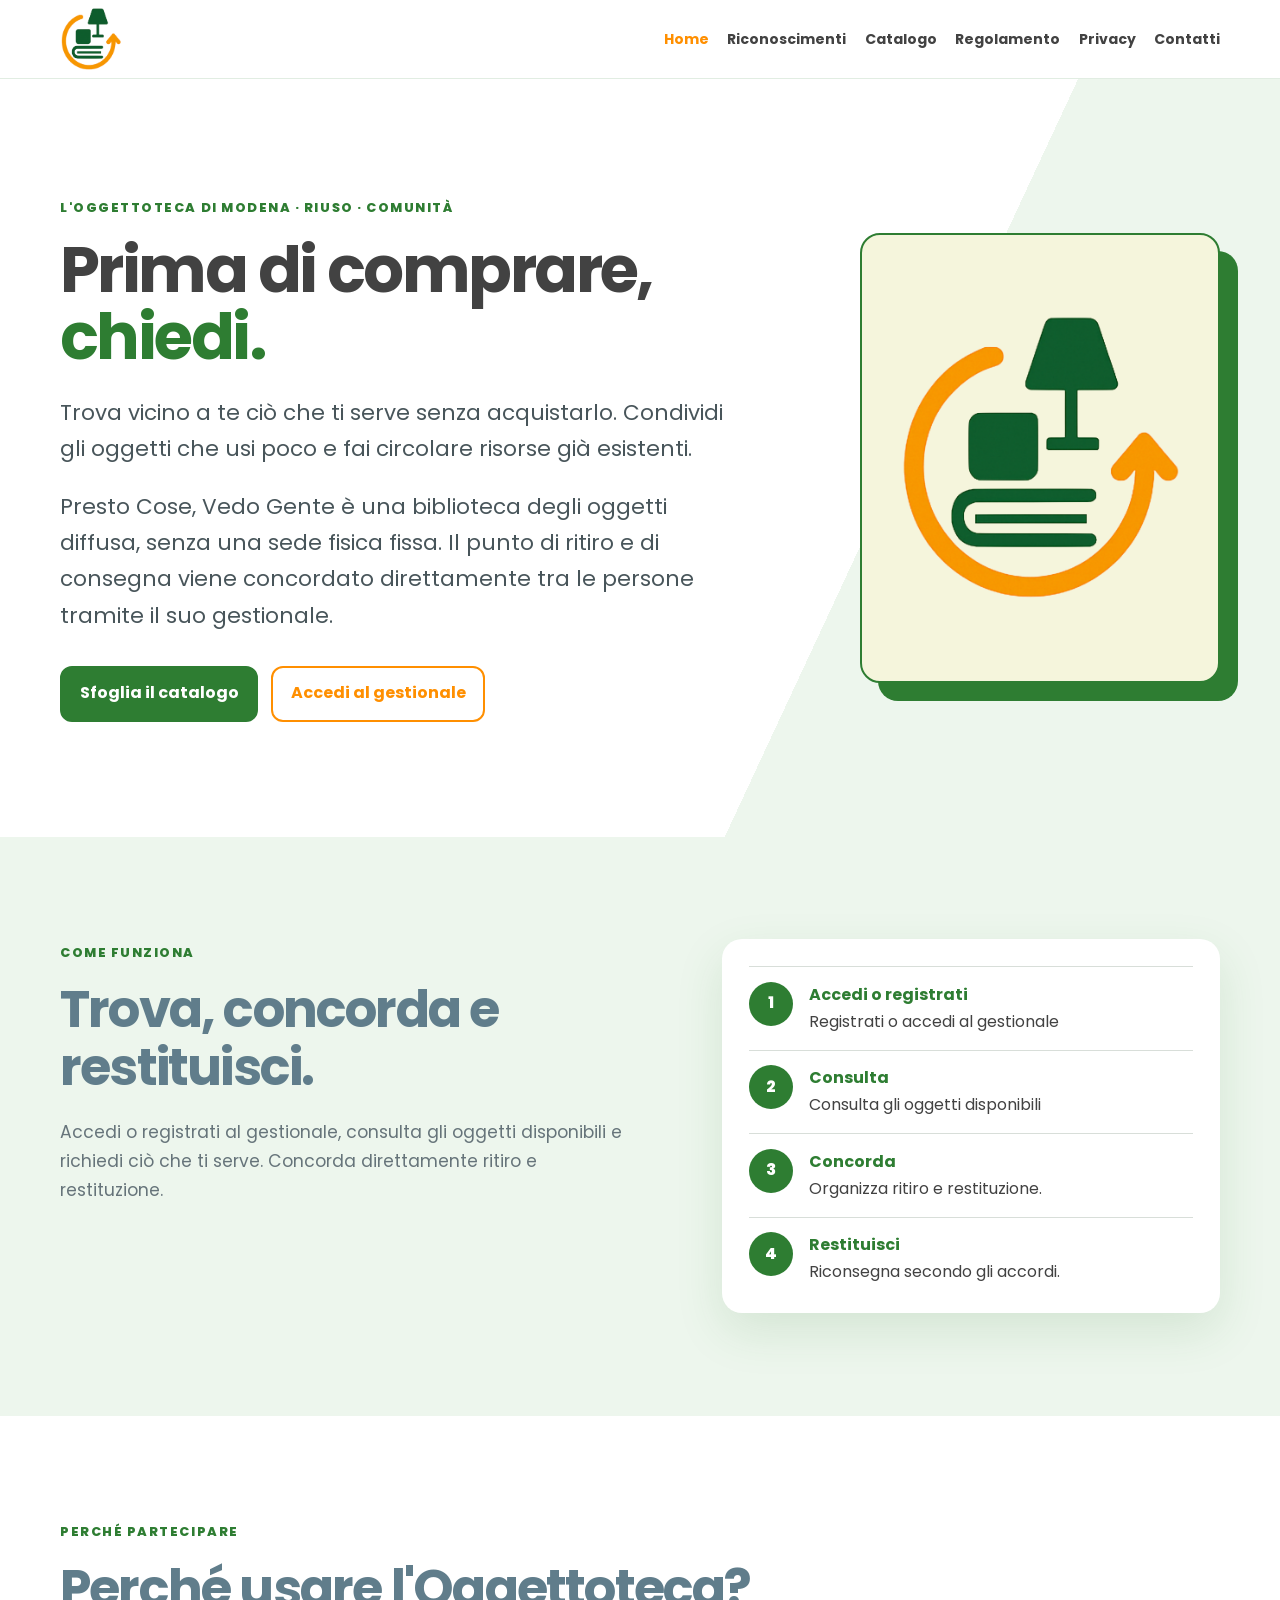
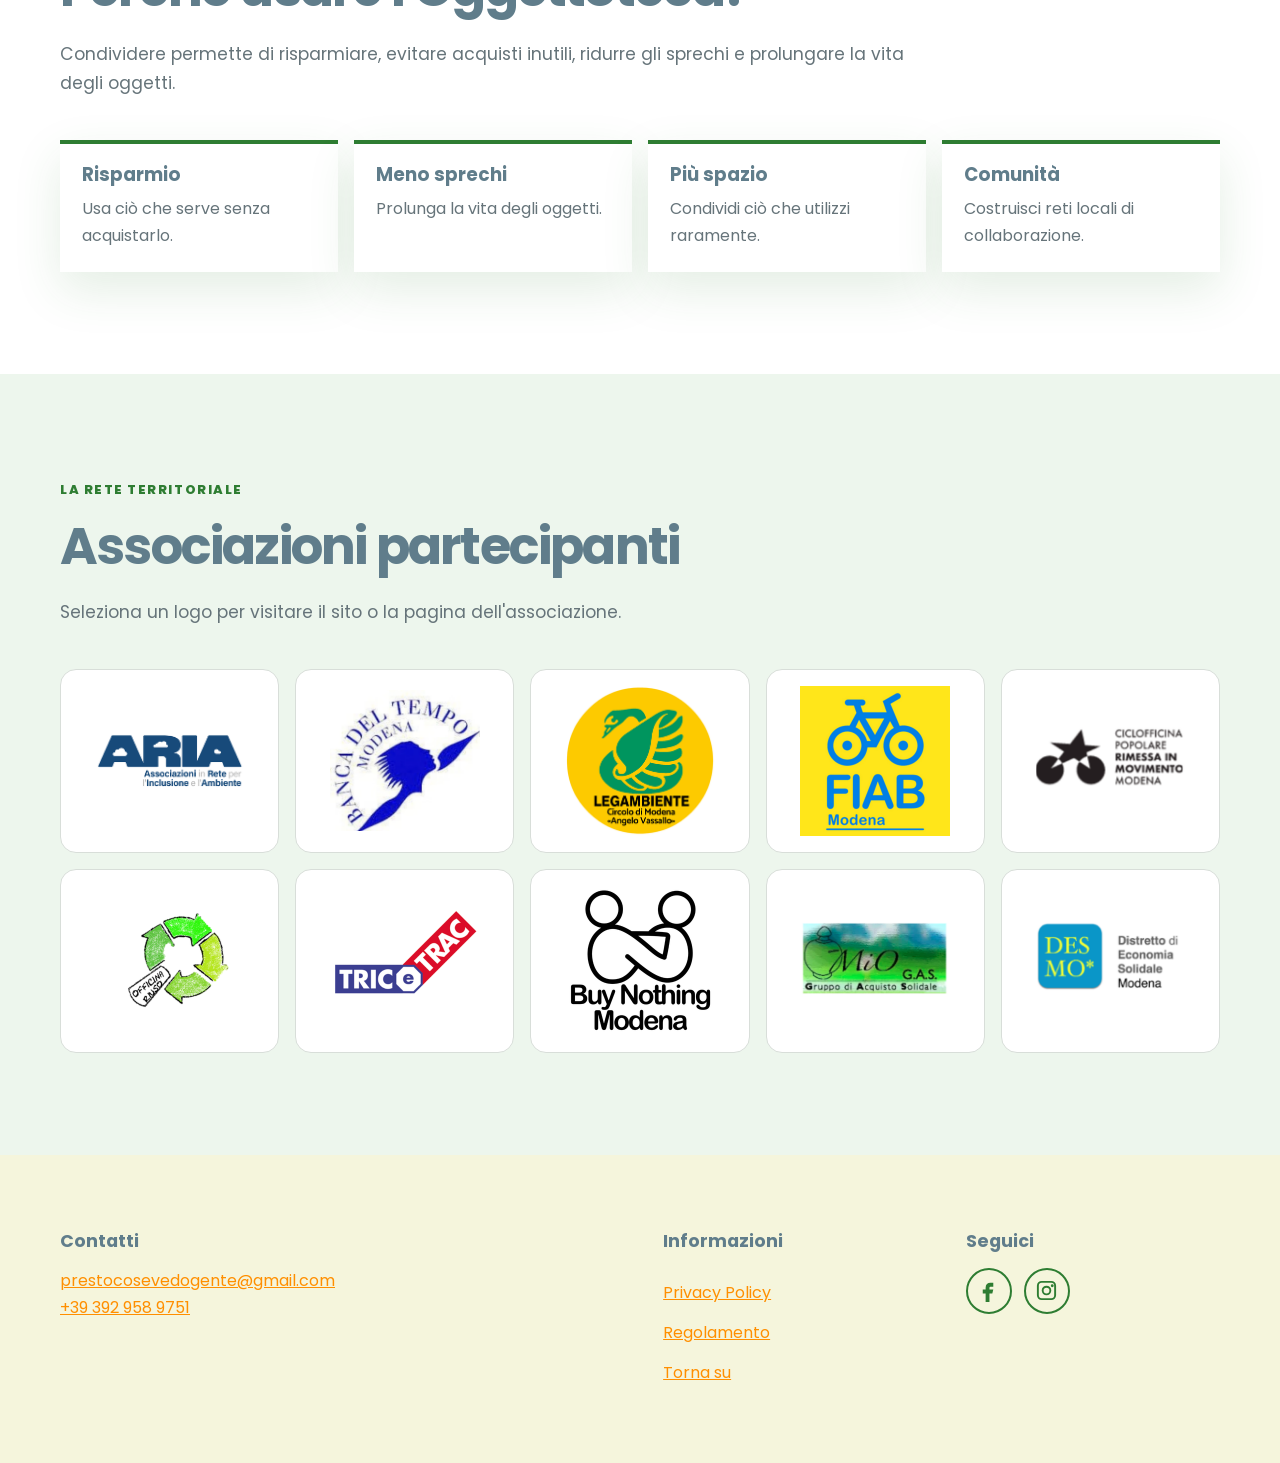
==== index.html @ ec8ed7dd "Caricamento iniziale del sito PCVG" ====
<!doctype html><html lang="it"><head><meta charset="utf-8"><meta name="viewport" content="width=device-width,initial-scale=1"><meta name="description" content="Prestito di oggetti tra cittadini a Modena: risparmio, riuso, economia circolare e comunità."><title>Presto Cose, Vedo Gente | Oggettoteca di Modena</title><link rel="preconnect" href="https://fonts.googleapis.com"><link rel="preconnect" href="https://fonts.gstatic.com" crossorigin><link href="https://fonts.googleapis.com/css2?family=Poppins:wght@400;500;600;700;800&display=swap" rel="stylesheet"><link rel="stylesheet" href="assets/css/style.css"><style>
/* Correzione specifica della hero della homepage */
/* Hero della homepage */
/* Hero homepage */
.home-hero .hero-grid {
  display: grid;
  grid-template-columns: minmax(0, 1fr) 360px;
  gap: 80px;
  align-items: center;
}

.home-hero .hero-copy {
  min-width: 0;
}

.home-hero h1 {
  max-width: 100%;
  margin-bottom: 1.5rem;
  font-size: clamp(3rem, 5vw, 4rem);
  line-height: 1.05;
  letter-spacing: -0.04em;
}

.home-hero h1 .title-line,
.home-hero h1 .title-accent {
  display: block;
  white-space: nowrap;
}

.home-hero h1 .title-line {
  color: var(--ink);
}

.home-hero h1 .title-accent {
  color: var(--green);
}

.home-hero .hero-visual {
  width: 360px;
}

.home-hero .hero-logo {
  width: 100%;
  margin: 0;
}
@media (max-width: 1050px) {
  .home-hero .hero-grid {
    grid-template-columns: 1fr;
    gap: 3.5rem;
  }

  .home-hero .hero-copy {
    max-width: 720px;
  }

  .home-hero .hero-visual {
    width: min(100%, 360px);
    margin-inline: auto;
  }
}

@media (max-width: 680px) {
  .home-hero h1 {
    font-size: clamp(2.6rem, 12vw, 3.8rem);
  }

  .home-hero h1 .title-line,
  .home-hero h1 .title-accent {
    white-space: normal;
  }
}

</style><link rel="icon" href="assets/icons/favicon.png" type="image/svg+xml"></head><body id="top"><a class="skip-link" href="#contenuto">Vai al contenuto</a><header class="site-header"><div class="container header-inner"><a class="brand" href="index.html" aria-label="Presto Cose, Vedo Gente, home"><img src="assets/images/logos/logo.png" alt="Logo Presto Cose, Vedo Gente"></a><button class="menu-toggle" type="button" aria-expanded="false" aria-controls="menu">Menu</button><nav aria-label="Navigazione principale"><ul class="menu" id="menu"><li><a href="index.html" aria-current="page">Home</a></li><li><a href="future4cities.html">Riconoscimenti</a></li><li><a href="catalogo-oggetti.html">Catalogo</a></li><li><a href="regolamento.html">Regolamento</a></li><li><a href="privacy-policy.html">Privacy</a></li><li><a href="#contatti">Contatti</a></li></ul></nav></div></header><main id="contenuto"><section class="hero home-hero"><div class="container hero-grid"><div class="hero-copy"><span class="eyebrow">L'Oggettoteca di Modena · Riuso · Comunità</span><h1><span class="title-line">Prima di comprare,</span><span class="title-accent">chiedi.</span></h1><p class="lead">Trova vicino a te ciò che ti serve senza acquistarlo. Condividi gli oggetti che usi poco e fai circolare risorse già esistenti.</p><p class="lead">
  Presto Cose, Vedo Gente è una biblioteca degli oggetti diffusa, senza una sede fisica fissa. Il punto di ritiro e di consegna viene concordato direttamente tra le persone tramite il suo gestionale.
</p><div class="actions"><a class="button" href="catalogo-oggetti.html">Sfoglia il catalogo</a><a class="button secondary" href="https://biblioteca.progettohamlet.it/login" target="_blank" rel="noopener noreferrer">Accedi al gestionale</a></div></div><div class="hero-visual"><div class="hero-logo"><img src="assets/images/logos/logo.png" alt="Logo Presto Cose, Vedo Gente"></div></div></div></section><section class="section soft"><div class="container how-grid"><div class="section-heading"><span class="eyebrow">Come funziona</span><h2>Trova, concorda e restituisci.</h2><p>Accedi o registrati al gestionale, consulta gli oggetti disponibili e richiedi ciò che ti serve. Concorda direttamente ritiro e restituzione.</p></div><div class="process-card"><div class="process-list"><div class="process-item"><span class="process-number">

1</span><div><strong>Accedi o registrati</strong><span>Registrati o accedi al gestionale</span></div></div><div class="process-item"><span class="process-number">2</span><div><strong>Consulta</strong><span>Consulta gli oggetti disponibili</span></div></div><div class="process-item"><span class="process-number">3</span><div><strong>Concorda</strong><span>Organizza ritiro e restituzione.</span></div></div><div class="process-item"><span class="process-number">4</span><div><strong>Restituisci</strong><span>Riconsegna secondo gli accordi.</span></div></div></div></div></div></section><section class="section"><div class="container"><div class="section-heading"><span class="eyebrow">Perché partecipare</span><h2>Perché usare l'Oggettoteca?</h2><p>Condividere permette di risparmiare, evitare acquisti inutili, ridurre gli sprechi e prolungare la vita degli oggetti.</p></div><div class="benefits"><article class="benefit"><h3>Risparmio</h3><p>Usa ciò che serve senza acquistarlo.</p></article><article class="benefit"><h3>Meno sprechi</h3><p>Prolunga la vita degli oggetti.</p></article><article class="benefit"><h3>Più spazio</h3><p>Condividi ciò che utilizzi raramente.</p></article><article class="benefit"><h3>Comunità</h3><p>Costruisci reti locali di collaborazione.</p></article></div></div></section><section class="section soft" id="associazioni"><div class="container"><div class="section-heading"><span class="eyebrow">La rete territoriale</span><h2>Associazioni partecipanti</h2><p>Seleziona un logo per visitare il sito o la pagina dell'associazione.</p></div><div class="partners-grid"><figure class="partner"><a href="https://www.facebook.com/1ariamodena/" target="_blank" rel="noopener noreferrer" aria-label="Visita il sito di ARIA Modena"><img src="assets/images/content/aria-modena.png" alt="Logo ARIA Modena" loading="lazy"></a></figure><figure class="partner"><a href="https://www.bancatempomodena.it/" target="_blank" rel="noopener noreferrer" aria-label="Visita il sito di Banca del Tempo Modena"><img src="assets/images/content/bdt-modena.png" alt="Logo Banca del Tempo Modena" loading="lazy"></a></figure><figure class="partner"><a href="https://www.legambientemodena.it/" target="_blank" rel="noopener noreferrer" aria-label="Visita il sito di Legambiente Modena"><img src="assets/images/content/legambiente.png" alt="Logo Legambiente Modena" loading="lazy"></a></figure><figure class="partner"><a href="https://www.modenainbici.it/" target="_blank" rel="noopener noreferrer" aria-label="Visita il sito di FIAB Modena"><img src="assets/images/content/fiab-modena.png" alt="Logo FIAB Modena" loading="lazy"></a></figure><figure class="partner"><a href="https://www.rimessainmovimento.org/" target="_blank" rel="noopener noreferrer" aria-label="Visita il sito di Ciclofficina Rimessa in Movimento"><img src="assets/images/content/ciclofficina.png" alt="Logo Ciclofficina Rimessa in Movimento" loading="lazy"></a></figure><figure class="partner"><span class="partner-static"><img src="assets/images/content/officina-riuso.png" alt="Logo Officina del Riuso" loading="lazy"></span></figure><figure class="partner"><a href="https://www.tricetracmodena.it/" target="_blank" rel="noopener noreferrer" aria-label="Visita il sito di Tric e Trac"><img src="assets/images/content/tric-trac.png" alt="Logo Tric e Trac" loading="lazy"></a></figure><figure class="partner"><a href="https://www.facebook.com/groups/buynothingmodena/?locale=it_IT" target="_blank" rel="noopener noreferrer" aria-label="Visita il sito di Buy Nothing Modena"><img src="assets/images/content/bnmodena-logo.png" alt="Logo Buy Nothing Modena" loading="lazy"></a></figure><figure class="partner"><a href="https://it-it.facebook.com/MiogasModena/" target="_blank" rel="noopener noreferrer" aria-label="Visita il sito di Mio GAS Modena"><img src="assets/images/content/miogas-modena.png" alt="Logo Mio GAS Modena" loading="lazy"></a></figure><figure class="partner"><a href="https://www.facebook.com/groups/1445525505752725/" target="_blank" rel="noopener noreferrer" aria-label="Visita il sito di DES Modena"><img src="assets/images/content/des-modena.png" alt="Logo DES Modena" loading="lazy"></a></figure></div></div></section></main><footer class="site-footer" id="contatti"><div class="container footer-grid"><div class="footer-copy"><h3 class="footer-title">Contatti</h3><p><a href="mailto:prestocosevedogente@gmail.com">prestocosevedogente@gmail.com</a><br><a href="tel:+393929589751">+39 392 958 9751</a></p></div><nav class="footer-links" aria-label="Collegamenti nel footer"><h3 class="footer-title">Informazioni</h3><a href="privacy-policy.html">Privacy Policy</a><a href="regolamento.html">Regolamento</a><a href="#top">Torna su</a></nav><div><h3 class="footer-title">Seguici</h3><div class="social-links"><a class="social-link" href="https://www.facebook.com/prestocosevedogente" target="_blank" rel="noopener noreferrer" aria-label="Presto Cose, Vedo Gente su Facebook"><svg viewBox="0 0 24 24" aria-hidden="true"><path d="M14 8h3V4h-3c-3 0-5 2-5 5v2H6v4h3v9h4v-9h3l1-4h-4V9c0-.7.3-1 1-1z"/></svg></a><a class="social-link" href="https://www.instagram.com/prestocosevedogente" target="_blank" rel="noopener noreferrer" aria-label="Presto Cose, Vedo Gente su Instagram"><svg viewBox="0 0 24 24" aria-hidden="true"><path d="M7 2h10a5 5 0 0 1 5 5v10a5 5 0 0 1-5 5H7a5 5 0 0 1-5-5V7a5 5 0 0 1 5-5zm0 2a3 3 0 0 0-3 3v10a3 3 0 0 0 3 3h10a3 3 0 0 0 3-3V7a3 3 0 0 0-3-3H7zm11 1.5a1.5 1.5 0 1 1 0 3 1.5 1.5 0 0 1 0-3zM12 7a5 5 0 1 1 0 10 5 5 0 0 1 0-10zm0 2a3 3 0 1 0 0 6 3 3 0 0 0 0-6z"/></svg></a></div></div></div></footer><script src="assets/js/main.js"></script></body></html>
---- assets/css/style.css ----
:root{--green:#2e7d32;--green-dark:#1f5b23;--green-soft:#edf6ed;--orange:#ff8f00;--bluegrey:#607d8b;--beige:#f5f5dc;--ink:#424242;--muted:#66747a;--white:#fff;--line:#d8ded9;--max:1160px;--radius:20px;--shadow:0 18px 48px rgba(46,125,50,.13)}
*{box-sizing:border-box}html{scroll-behavior:smooth}body{margin:0;background:var(--white);color:var(--ink);font:400 1rem/1.68 Poppins,Arial,sans-serif}a{color:inherit}img{display:block;max-width:100%;height:auto}h1,h2,h3,p{margin-top:0}h1,h2,h3{line-height:1.12}h1{margin-bottom:1.2rem;font-size:clamp(2.8rem,4.8vw,4.6rem);letter-spacing:-.055em}h2{margin-bottom:1.4rem;color:var(--bluegrey);font-size:clamp(2rem,4vw,3.5rem);letter-spacing:-.035em}h3{margin-bottom:.65rem;font-size:1.15rem}.container{width:min(calc(100% - 40px),var(--max));margin-inline:auto}.skip-link{position:absolute;left:-9999px}.skip-link:focus{left:1rem;top:1rem;z-index:100;padding:.75rem 1rem;background:#fff}.site-header{position:sticky;top:0;z-index:40;border-bottom:1px solid rgba(46,125,50,.14);background:rgba(255,255,255,.94);backdrop-filter:blur(14px)}.header-inner{min-height:78px;display:flex;align-items:center;justify-content:space-between;gap:2rem}.brand img{width:62px;height:62px;object-fit:contain}.menu{display:flex;align-items:center;gap:1.15rem;list-style:none;margin:0;padding:0}.menu a{text-decoration:none;font-size:.88rem;font-weight:650}.menu a:hover,.menu a:focus,.menu a[aria-current=page]{color:var(--orange)}.menu-toggle{display:none;padding:.6rem .8rem;border:1px solid var(--green);border-radius:10px;background:#fff;color:var(--green);font:700 .9rem Poppins,Arial,sans-serif}.hero{padding:clamp(4rem,9vw,8rem) 0;background:linear-gradient(115deg,#fff 0 66%,var(--green-soft) 66%)}.hero-grid{display:grid;grid-template-columns:minmax(0,1fr) minmax(300px,.72fr);column-gap:clamp(4.5rem,8vw,8rem);row-gap:3rem;align-items:center}.hero-grid>div:first-child{min-width:0;max-width:680px}.hero h1{overflow-wrap:normal;word-break:normal;hyphens:none}.hero h1 span{display:block;color:var(--green);overflow-wrap:normal;word-break:normal;hyphens:none}.eyebrow{display:inline-block;margin-bottom:1.1rem;color:var(--green);font-size:.8rem;font-weight:800;letter-spacing:.12em;text-transform:uppercase}.lead{max-width:680px;color:#48555a;font-size:clamp(1.1rem,2vw,1.35rem)}.legal-note{color:var(--muted);font-size:.92rem}.actions{display:flex;flex-wrap:wrap;gap:.8rem;margin-top:2rem}.button{display:inline-flex;align-items:center;justify-content:center;min-height:48px;padding:.78rem 1.1rem;border:2px solid var(--green);border-radius:12px;background:var(--green);color:#fff;text-decoration:none;font-weight:700;transition:.18s ease}.button:hover,.button:focus{border-color:var(--beige);background:var(--beige);color:var(--ink);transform:translateY(-2px)}.button.secondary{border-color:var(--orange);background:#fff;color:var(--orange)}.hero-logo{width:min(100%,390px);aspect-ratio:4/5;display:grid;place-items:center;margin-inline:auto;padding:2rem;border:2px solid var(--green);border-radius:var(--radius);background:var(--beige);box-shadow:18px 18px 0 var(--green)}.hero-logo img{width:100%;max-width:280px;object-fit:contain}.section{padding:clamp(4rem,8vw,7rem) 0}.section.soft{background:var(--green-soft)}.section-heading{max-width:850px;margin-bottom:2.6rem}.section-heading p{color:var(--muted);font-size:1.08rem}.how-grid{display:grid;grid-template-columns:1.08fr .92fr;gap:clamp(2rem,6vw,5rem);align-items:start}.process-card{padding:1.7rem;border-radius:var(--radius);background:#fff;box-shadow:var(--shadow)}.process-list{display:grid;gap:.9rem}.process-item{display:grid;grid-template-columns:44px 1fr;gap:1rem;align-items:start;padding-top:.9rem;border-top:1px solid var(--line)}.process-number{width:44px;aspect-ratio:1;display:grid;place-items:center;border-radius:50%;background:var(--green);color:#fff;font-weight:800}.process-item strong{display:block;color:var(--green)}.benefits{display:grid;grid-template-columns:repeat(4,1fr);gap:1rem}.benefit,.category-card{padding:1.35rem;border-top:4px solid var(--green);background:#fff;box-shadow:var(--shadow)}.benefit h3,.category-card h3{color:var(--bluegrey)}.benefit p,.category-card p{margin-bottom:0;color:var(--muted)}.partners-grid{display:grid;grid-template-columns:repeat(5,minmax(0,1fr));gap:1rem}.partner{min-height:180px;display:grid;place-items:center;margin:0;padding:0;border:1px solid var(--line);border-radius:16px;background:#fff;overflow:hidden}.partner a,.partner-static{width:100%;height:100%;display:grid;place-items:center;padding:1rem}.partner a{transition:transform .18s ease,background-color .18s ease,box-shadow .18s ease}.partner a:hover,.partner a:focus-visible{transform:translateY(-4px) scale(1.025);background:var(--beige);box-shadow:var(--shadow);outline:3px solid var(--orange);outline-offset:-3px}.partner img{width:100%;max-width:150px;aspect-ratio:1;object-fit:contain;transition:transform .18s ease}.partner a:hover img,.partner a:focus-visible img{transform:scale(1.06)}.categories-grid{display:grid;grid-template-columns:repeat(3,minmax(0,1fr));gap:1.2rem}.notice{max-width:900px;padding:clamp(1.4rem,4vw,2.4rem);border-left:6px solid var(--orange);border-radius:0 var(--radius) var(--radius) 0;background:var(--beige)}.content-layout{display:grid;grid-template-columns:250px minmax(0,1fr);gap:clamp(2rem,5vw,4rem);align-items:start}.toc{position:sticky;top:110px;padding:1.4rem;border:1px solid var(--line);border-radius:var(--radius);background:#fff}.toc h2{font-size:1.2rem}.toc ol{margin:0;padding-left:1.2rem}.toc li+li{margin-top:.35rem}.toc a{color:var(--green-dark);font-size:.88rem;text-decoration:none}.toc a:hover,.toc a:focus{color:var(--orange);text-decoration:underline}.cards{display:grid;gap:1.2rem}.content-card{scroll-margin-top:110px;padding:clamp(1.3rem,3vw,2rem);border-radius:var(--radius);background:#fff;box-shadow:var(--shadow)}.content-card h2{font-size:clamp(1.55rem,3vw,2.3rem)}.content-card p,.content-card li{color:#4d5a5f}.content-card li+li{margin-top:.7rem}.content-card a,.article a{color:var(--orange)}.contact-box{margin:1.5rem 0;padding:1.2rem;border-left:5px solid var(--orange);background:var(--beige);font-style:normal}.article{max-width:900px}.article p{color:#4d5a5f;font-size:clamp(1.05rem,1.7vw,1.22rem)}.feature-figure{margin:2.8rem 0 0}.feature-figure img{width:100%;border:2px solid var(--green);border-radius:var(--radius);box-shadow:var(--shadow)}.feature-figure figcaption{padding-top:.75rem;color:var(--muted);font-size:.85rem}.highlight{margin-top:2.5rem;padding:clamp(1.5rem,4vw,2.5rem);border-left:6px solid var(--orange);background:var(--beige)}.site-footer{padding:clamp(3rem,6vw,5rem) 0;background:var(--beige)}.footer-grid{display:grid;grid-template-columns:1.2fr .55fr .55fr;gap:3rem}.footer-copy p{max-width:720px}.footer-copy a,.footer-links a{color:var(--orange)}.footer-links{display:flex;flex-direction:column;align-items:flex-start;gap:.8rem}.social-links{display:flex;gap:.75rem}.social-link{width:46px;height:46px;display:grid;place-items:center;border:2px solid var(--green);border-radius:50%;color:var(--green);transition:.18s ease}.social-link:hover,.social-link:focus{background:var(--green);color:#fff;transform:translateY(-2px)}.social-link svg{width:23px;height:23px;fill:currentColor}.footer-title{margin:0 0 1rem;color:var(--bluegrey);font-size:1.1rem}
@media(min-width:681px){.hero h1,.hero h1 span{white-space:nowrap}}
@media(max-width:920px){.hero{background:linear-gradient(180deg,#fff 0 70%,var(--green-soft) 70%)}.hero-grid,.how-grid{grid-template-columns:1fr}.hero-grid>div:first-child{max-width:none}.hero-logo{max-width:340px}.benefits{grid-template-columns:1fr 1fr}.partners-grid,.categories-grid{grid-template-columns:repeat(2,minmax(0,1fr))}.content-layout{grid-template-columns:1fr}.toc{position:static}.footer-grid{grid-template-columns:1fr 1fr}}
@media(max-width:680px){.hero h1,.hero h1 span{white-space:normal;overflow-wrap:normal;word-break:keep-all;hyphens:none}.container{width:min(calc(100% - 28px),var(--max))}.header-inner{min-height:70px}.brand img{width:52px;height:52px}.menu-toggle{display:block}.menu{display:none;position:absolute;top:70px;left:14px;right:14px;flex-direction:column;align-items:stretch;padding:1rem;border:1px solid var(--green);border-radius:14px;background:#fff;box-shadow:var(--shadow)}.menu.open{display:flex}.hero{padding-top:3.5rem}.actions{display:grid}.button{width:100%}.benefits,.partners-grid,.categories-grid,.footer-grid{grid-template-columns:1fr}.partner{min-height:220px}.partner img{max-width:210px}.hero-logo{box-shadow:10px 10px 0 var(--green)}}
@media(prefers-reduced-motion:reduce){html{scroll-behavior:auto}.button,.partner a,.partner img,.social-link{transition:none}}



/* Correzione layout Regolamento e Privacy */
.content-layout,
.toc,
.cards,
.content-card {
  min-width: 0;
  max-width: 100%;
}

.legal-text {
  white-space: normal;
  overflow-wrap: break-word;
  word-break: normal;
}

@media (max-width: 920px) {
  .content-layout {
    grid-template-columns: minmax(0, 1fr);
  }
}

@media (max-width: 680px) {
  .content-layout,
  .toc,
  .cards,
  .content-card {
    width: 100%;
    min-width: 0;
    max-width: 100%;
  }

  .toc,
  .content-card {
    padding: 1.25rem;
  }

  .toc ol {
    margin: 0;
    padding-left: 1.35rem;
  }

  .toc li,
  .toc a,
  .content-card h2,
  .content-card p,
  .content-card li,
  .legal-text {
    max-width: 100%;
    overflow-wrap: break-word;
    word-break: normal;
  }
}

@media (max-width: 680px) {
  .feature-figure {
    display: none;
  }
}

.content-card .category-title {
  margin-top: 2rem;
  margin-bottom: 0.8rem;
  line-height: 1.35;
}

.content-card .category-title:first-child {
  margin-top: 2rem;
}
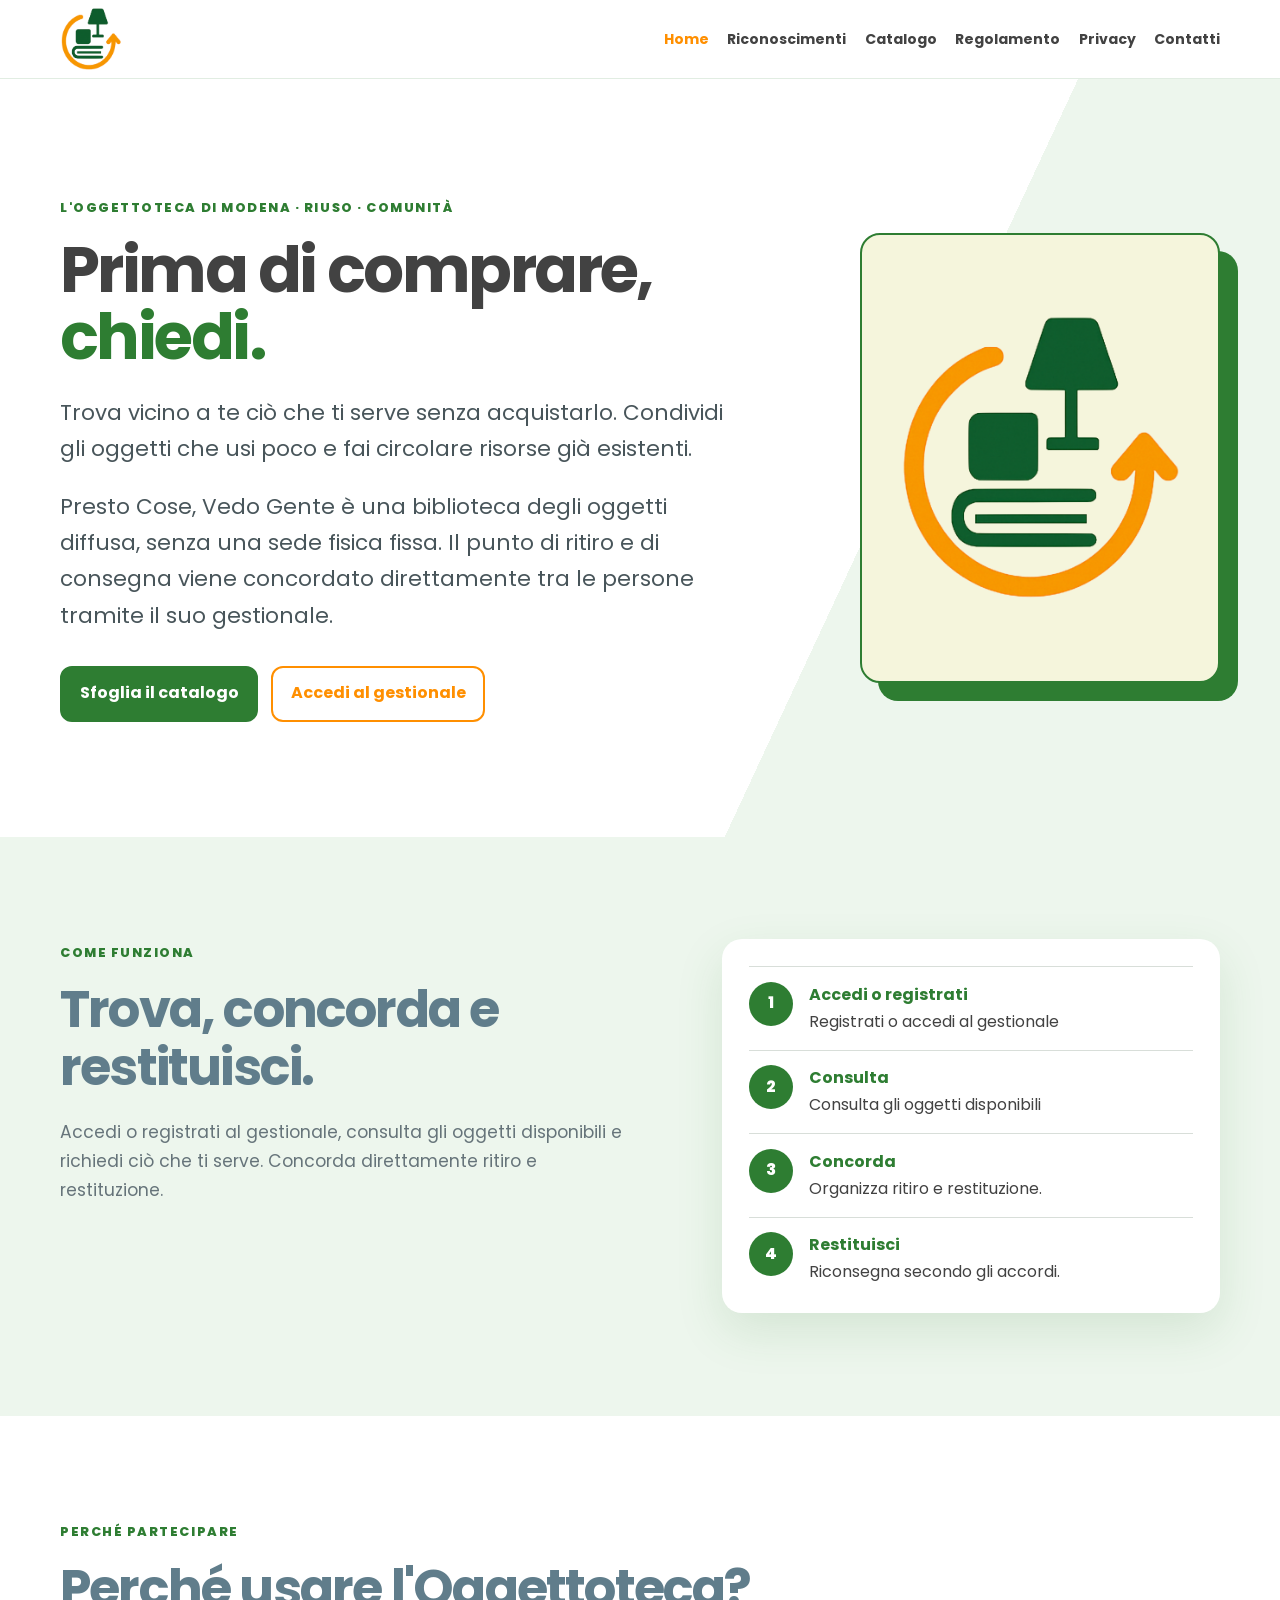
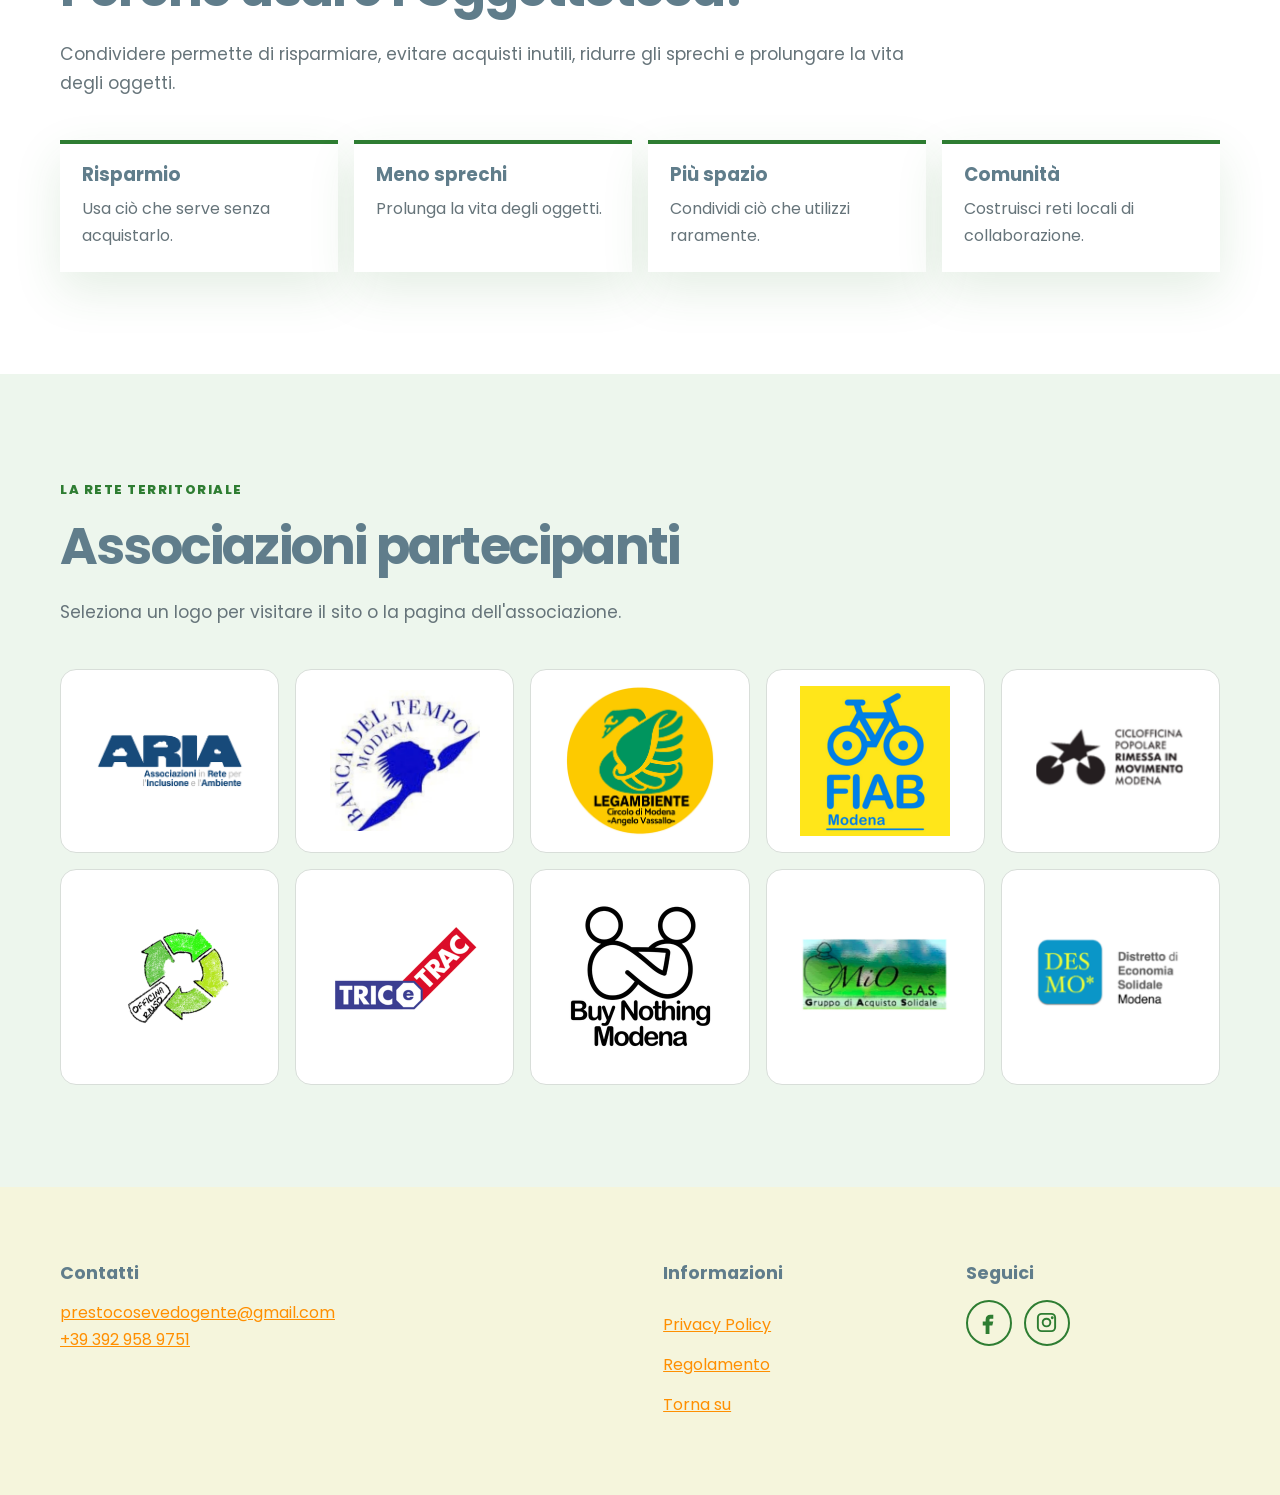
==== commit f6eaacd6: "Aggiunta link pagina Officina del Riuso" ====
--- a/index.html
+++ b/index.html
@@ -74,4 +74,4 @@
   Presto Cose, Vedo Gente è una biblioteca degli oggetti diffusa, senza una sede fisica fissa. Il punto di ritiro e di consegna viene concordato direttamente tra le persone tramite il suo gestionale.
 </p><div class="actions"><a class="button" href="catalogo-oggetti.html">Sfoglia il catalogo</a><a class="button secondary" href="https://biblioteca.progettohamlet.it/login" target="_blank" rel="noopener noreferrer">Accedi al gestionale</a></div></div><div class="hero-visual"><div class="hero-logo"><img src="assets/images/logos/logo.png" alt="Logo Presto Cose, Vedo Gente"></div></div></div></section><section class="section soft"><div class="container how-grid"><div class="section-heading"><span class="eyebrow">Come funziona</span><h2>Trova, concorda e restituisci.</h2><p>Accedi o registrati al gestionale, consulta gli oggetti disponibili e richiedi ciò che ti serve. Concorda direttamente ritiro e restituzione.</p></div><div class="process-card"><div class="process-list"><div class="process-item"><span class="process-number">
 
-1</span><div><strong>Accedi o registrati</strong><span>Registrati o accedi al gestionale</span></div></div><div class="process-item"><span class="process-number">2</span><div><strong>Consulta</strong><span>Consulta gli oggetti disponibili</span></div></div><div class="process-item"><span class="process-number">3</span><div><strong>Concorda</strong><span>Organizza ritiro e restituzione.</span></div></div><div class="process-item"><span class="process-number">4</span><div><strong>Restituisci</strong><span>Riconsegna secondo gli accordi.</span></div></div></div></div></div></section><section class="section"><div class="container"><div class="section-heading"><span class="eyebrow">Perché partecipare</span><h2>Perché usare l'Oggettoteca?</h2><p>Condividere permette di risparmiare, evitare acquisti inutili, ridurre gli sprechi e prolungare la vita degli oggetti.</p></div><div class="benefits"><article class="benefit"><h3>Risparmio</h3><p>Usa ciò che serve senza acquistarlo.</p></article><article class="benefit"><h3>Meno sprechi</h3><p>Prolunga la vita degli oggetti.</p></article><article class="benefit"><h3>Più spazio</h3><p>Condividi ciò che utilizzi raramente.</p></article><article class="benefit"><h3>Comunità</h3><p>Costruisci reti locali di collaborazione.</p></article></div></div></section><section class="section soft" id="associazioni"><div class="container"><div class="section-heading"><span class="eyebrow">La rete territoriale</span><h2>Associazioni partecipanti</h2><p>Seleziona un logo per visitare il sito o la pagina dell'associazione.</p></div><div class="partners-grid"><figure class="partner"><a href="https://www.facebook.com/1ariamodena/" target="_blank" rel="noopener noreferrer" aria-label="Visita il sito di ARIA Modena"><img src="assets/images/content/aria-modena.png" alt="Logo ARIA Modena" loading="lazy"></a></figure><figure class="partner"><a href="https://www.bancatempomodena.it/" target="_blank" rel="noopener noreferrer" aria-label="Visita il sito di Banca del Tempo Modena"><img src="assets/images/content/bdt-modena.png" alt="Logo Banca del Tempo Modena" loading="lazy"></a></figure><figure class="partner"><a href="https://www.legambientemodena.it/" target="_blank" rel="noopener noreferrer" aria-label="Visita il sito di Legambiente Modena"><img src="assets/images/content/legambiente.png" alt="Logo Legambiente Modena" loading="lazy"></a></figure><figure class="partner"><a href="https://www.modenainbici.it/" target="_blank" rel="noopener noreferrer" aria-label="Visita il sito di FIAB Modena"><img src="assets/images/content/fiab-modena.png" alt="Logo FIAB Modena" loading="lazy"></a></figure><figure class="partner"><a href="https://www.rimessainmovimento.org/" target="_blank" rel="noopener noreferrer" aria-label="Visita il sito di Ciclofficina Rimessa in Movimento"><img src="assets/images/content/ciclofficina.png" alt="Logo Ciclofficina Rimessa in Movimento" loading="lazy"></a></figure><figure class="partner"><span class="partner-static"><img src="assets/images/content/officina-riuso.png" alt="Logo Officina del Riuso" loading="lazy"></span></figure><figure class="partner"><a href="https://www.tricetracmodena.it/" target="_blank" rel="noopener noreferrer" aria-label="Visita il sito di Tric e Trac"><img src="assets/images/content/tric-trac.png" alt="Logo Tric e Trac" loading="lazy"></a></figure><figure class="partner"><a href="https://www.facebook.com/groups/buynothingmodena/?locale=it_IT" target="_blank" rel="noopener noreferrer" aria-label="Visita il sito di Buy Nothing Modena"><img src="assets/images/content/bnmodena-logo.png" alt="Logo Buy Nothing Modena" loading="lazy"></a></figure><figure class="partner"><a href="https://it-it.facebook.com/MiogasModena/" target="_blank" rel="noopener noreferrer" aria-label="Visita il sito di Mio GAS Modena"><img src="assets/images/content/miogas-modena.png" alt="Logo Mio GAS Modena" loading="lazy"></a></figure><figure class="partner"><a href="https://www.facebook.com/groups/1445525505752725/" target="_blank" rel="noopener noreferrer" aria-label="Visita il sito di DES Modena"><img src="assets/images/content/des-modena.png" alt="Logo DES Modena" loading="lazy"></a></figure></div></div></section></main><footer class="site-footer" id="contatti"><div class="container footer-grid"><div class="footer-copy"><h3 class="footer-title">Contatti</h3><p><a href="mailto:prestocosevedogente@gmail.com">prestocosevedogente@gmail.com</a><br><a href="tel:+393929589751">+39 392 958 9751</a></p></div><nav class="footer-links" aria-label="Collegamenti nel footer"><h3 class="footer-title">Informazioni</h3><a href="privacy-policy.html">Privacy Policy</a><a href="regolamento.html">Regolamento</a><a href="#top">Torna su</a></nav><div><h3 class="footer-title">Seguici</h3><div class="social-links"><a class="social-link" href="https://www.facebook.com/prestocosevedogente" target="_blank" rel="noopener noreferrer" aria-label="Presto Cose, Vedo Gente su Facebook"><svg viewBox="0 0 24 24" aria-hidden="true"><path d="M14 8h3V4h-3c-3 0-5 2-5 5v2H6v4h3v9h4v-9h3l1-4h-4V9c0-.7.3-1 1-1z"/></svg></a><a class="social-link" href="https://www.instagram.com/prestocosevedogente" target="_blank" rel="noopener noreferrer" aria-label="Presto Cose, Vedo Gente su Instagram"><svg viewBox="0 0 24 24" aria-hidden="true"><path d="M7 2h10a5 5 0 0 1 5 5v10a5 5 0 0 1-5 5H7a5 5 0 0 1-5-5V7a5 5 0 0 1 5-5zm0 2a3 3 0 0 0-3 3v10a3 3 0 0 0 3 3h10a3 3 0 0 0 3-3V7a3 3 0 0 0-3-3H7zm11 1.5a1.5 1.5 0 1 1 0 3 1.5 1.5 0 0 1 0-3zM12 7a5 5 0 1 1 0 10 5 5 0 0 1 0-10zm0 2a3 3 0 1 0 0 6 3 3 0 0 0 0-6z"/></svg></a></div></div></div></footer><script src="assets/js/main.js"></script></body></html>
+1</span><div><strong>Accedi o registrati</strong><span>Registrati o accedi al gestionale</span></div></div><div class="process-item"><span class="process-number">2</span><div><strong>Consulta</strong><span>Consulta gli oggetti disponibili</span></div></div><div class="process-item"><span class="process-number">3</span><div><strong>Concorda</strong><span>Organizza ritiro e restituzione.</span></div></div><div class="process-item"><span class="process-number">4</span><div><strong>Restituisci</strong><span>Riconsegna secondo gli accordi.</span></div></div></div></div></div></section><section class="section"><div class="container"><div class="section-heading"><span class="eyebrow">Perché partecipare</span><h2>Perché usare l'Oggettoteca?</h2><p>Condividere permette di risparmiare, evitare acquisti inutili, ridurre gli sprechi e prolungare la vita degli oggetti.</p></div><div class="benefits"><article class="benefit"><h3>Risparmio</h3><p>Usa ciò che serve senza acquistarlo.</p></article><article class="benefit"><h3>Meno sprechi</h3><p>Prolunga la vita degli oggetti.</p></article><article class="benefit"><h3>Più spazio</h3><p>Condividi ciò che utilizzi raramente.</p></article><article class="benefit"><h3>Comunità</h3><p>Costruisci reti locali di collaborazione.</p></article></div></div></section><section class="section soft" id="associazioni"><div class="container"><div class="section-heading"><span class="eyebrow">La rete territoriale</span><h2>Associazioni partecipanti</h2><p>Seleziona un logo per visitare il sito o la pagina dell'associazione.</p></div><div class="partners-grid"><figure class="partner"><a href="https://www.facebook.com/1ariamodena/" target="_blank" rel="noopener noreferrer" aria-label="Visita il sito di ARIA Modena"><img src="assets/images/content/aria-modena.png" alt="Logo ARIA Modena" loading="lazy"></a></figure><figure class="partner"><a href="https://www.bancatempomodena.it/" target="_blank" rel="noopener noreferrer" aria-label="Visita il sito di Banca del Tempo Modena"><img src="assets/images/content/bdt-modena.png" alt="Logo Banca del Tempo Modena" loading="lazy"></a></figure><figure class="partner"><a href="https://www.legambientemodena.it/" target="_blank" rel="noopener noreferrer" aria-label="Visita il sito di Legambiente Modena"><img src="assets/images/content/legambiente.png" alt="Logo Legambiente Modena" loading="lazy"></a></figure><figure class="partner"><a href="https://www.modenainbici.it/" target="_blank" rel="noopener noreferrer" aria-label="Visita il sito di FIAB Modena"><img src="assets/images/content/fiab-modena.png" alt="Logo FIAB Modena" loading="lazy"></a></figure><figure class="partner"><a href="https://www.rimessainmovimento.org/" target="_blank" rel="noopener noreferrer" aria-label="Visita il sito di Ciclofficina Rimessa in Movimento"><img src="assets/images/content/ciclofficina.png" alt="Logo Ciclofficina Rimessa in Movimento" loading="lazy"></a></figure><figure class="partner"><span class="partner-static"><a href="https://www.facebook.com/share/1A3WLMwC3V/" target="_blank" rel="noopener noreferrer"><img src="assets/images/content/officina-riuso.png" alt="Logo Officina del Riuso" loading="lazy"></a></span></figure><figure class="partner"><a href="https://www.tricetracmodena.it/" target="_blank" rel="noopener noreferrer" aria-label="Visita il sito di Tric e Trac"><img src="assets/images/content/tric-trac.png" alt="Logo Tric e Trac" loading="lazy"></a></figure><figure class="partner"><a href="https://www.facebook.com/groups/buynothingmodena/?locale=it_IT" target="_blank" rel="noopener noreferrer" aria-label="Visita il sito di Buy Nothing Modena"><img src="assets/images/content/bnmodena-logo.png" alt="Logo Buy Nothing Modena" loading="lazy"></a></figure><figure class="partner"><a href="https://it-it.facebook.com/MiogasModena/" target="_blank" rel="noopener noreferrer" aria-label="Visita il sito di Mio GAS Modena"><img src="assets/images/content/miogas-modena.png" alt="Logo Mio GAS Modena" loading="lazy"></a></figure><figure class="partner"><a href="https://www.facebook.com/groups/1445525505752725/" target="_blank" rel="noopener noreferrer" aria-label="Visita il sito di DES Modena"><img src="assets/images/content/des-modena.png" alt="Logo DES Modena" loading="lazy"></a></figure></div></div></section></main><footer class="site-footer" id="contatti"><div class="container footer-grid"><div class="footer-copy"><h3 class="footer-title">Contatti</h3><p><a href="mailto:prestocosevedogente@gmail.com">prestocosevedogente@gmail.com</a><br><a href="tel:+393929589751">+39 392 958 9751</a></p></div><nav class="footer-links" aria-label="Collegamenti nel footer"><h3 class="footer-title">Informazioni</h3><a href="privacy-policy.html">Privacy Policy</a><a href="regolamento.html">Regolamento</a><a href="#top">Torna su</a></nav><div><h3 class="footer-title">Seguici</h3><div class="social-links"><a class="social-link" href="https://www.facebook.com/prestocosevedogente" target="_blank" rel="noopener noreferrer" aria-label="Presto Cose, Vedo Gente su Facebook"><svg viewBox="0 0 24 24" aria-hidden="true"><path d="M14 8h3V4h-3c-3 0-5 2-5 5v2H6v4h3v9h4v-9h3l1-4h-4V9c0-.7.3-1 1-1z"/></svg></a><a class="social-link" href="https://www.instagram.com/prestocosevedogente" target="_blank" rel="noopener noreferrer" aria-label="Presto Cose, Vedo Gente su Instagram"><svg viewBox="0 0 24 24" aria-hidden="true"><path d="M7 2h10a5 5 0 0 1 5 5v10a5 5 0 0 1-5 5H7a5 5 0 0 1-5-5V7a5 5 0 0 1 5-5zm0 2a3 3 0 0 0-3 3v10a3 3 0 0 0 3 3h10a3 3 0 0 0 3-3V7a3 3 0 0 0-3-3H7zm11 1.5a1.5 1.5 0 1 1 0 3 1.5 1.5 0 0 1 0-3zM12 7a5 5 0 1 1 0 10 5 5 0 0 1 0-10zm0 2a3 3 0 1 0 0 6 3 3 0 0 0 0-6z"/></svg></a></div></div></div></footer><script src="assets/js/main.js"></script></body></html>
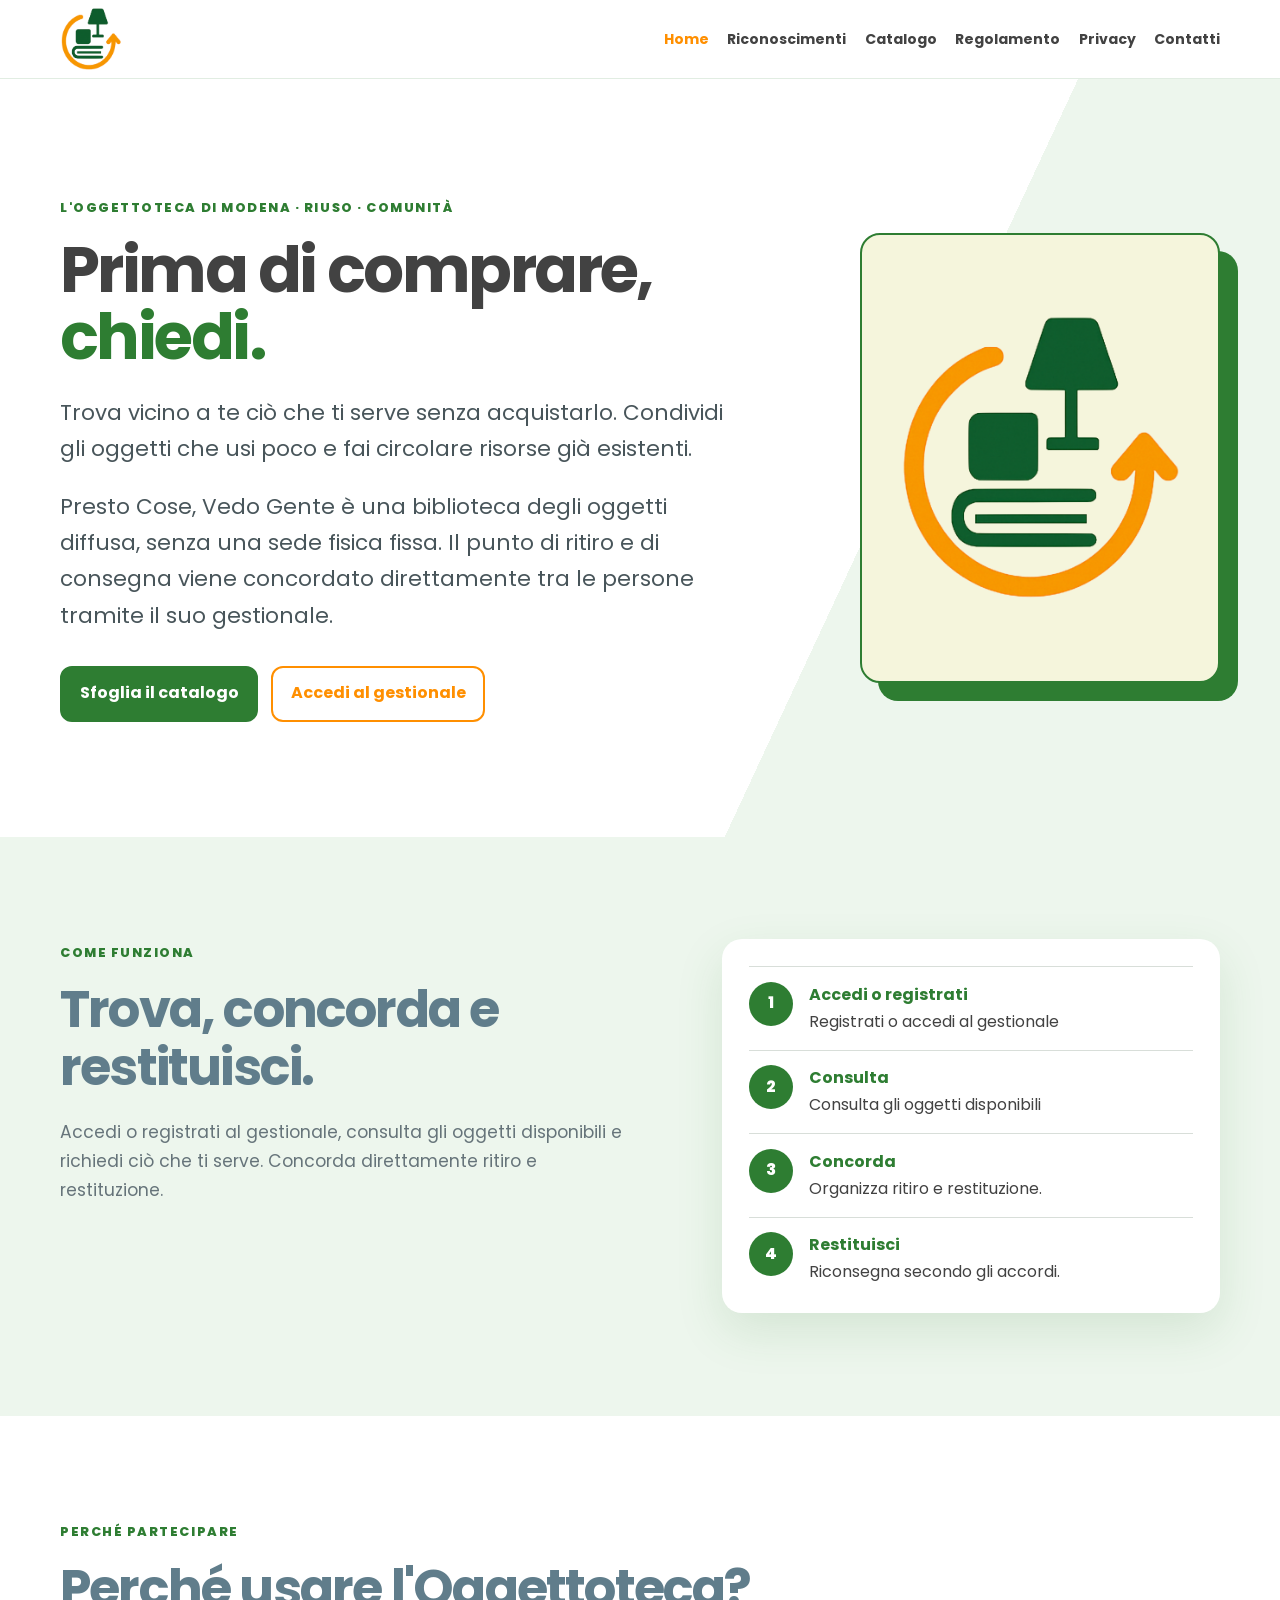
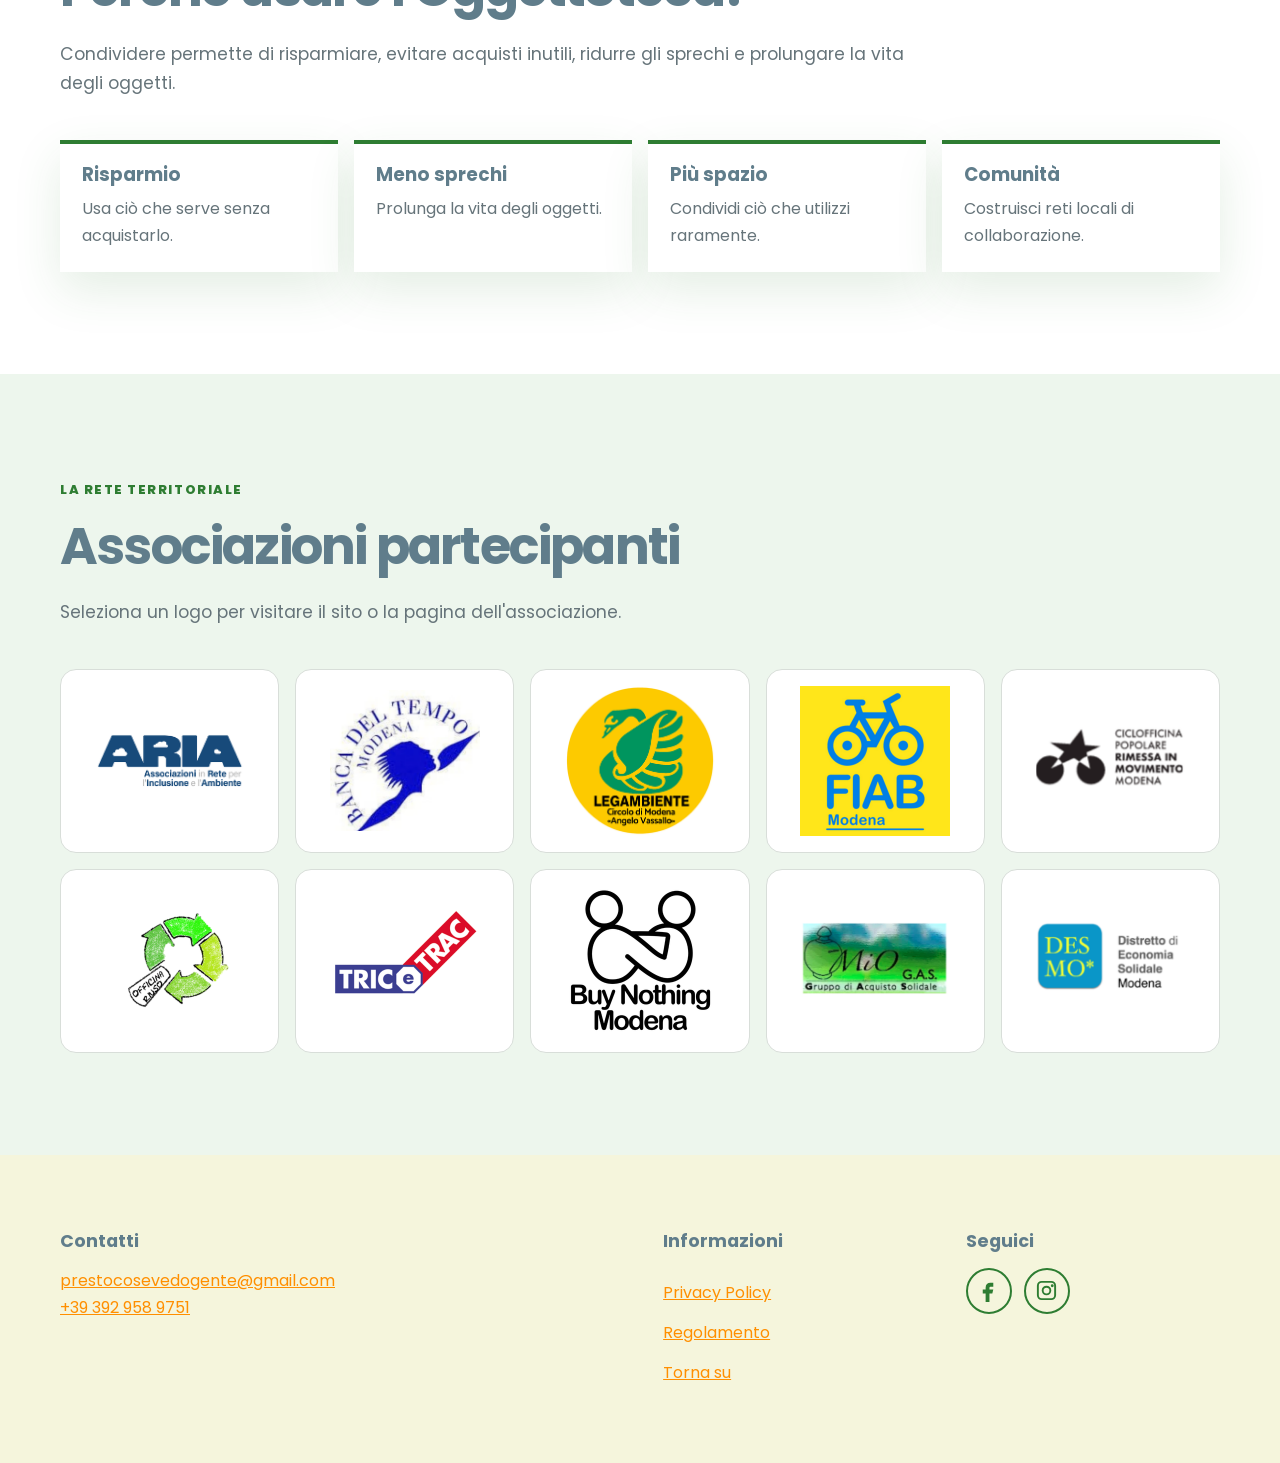
==== commit 6c076146: "Rimozione Span Partner Static Officina Riuso" ====
--- a/index.html
+++ b/index.html
@@ -74,4 +74,4 @@
   Presto Cose, Vedo Gente è una biblioteca degli oggetti diffusa, senza una sede fisica fissa. Il punto di ritiro e di consegna viene concordato direttamente tra le persone tramite il suo gestionale.
 </p><div class="actions"><a class="button" href="catalogo-oggetti.html">Sfoglia il catalogo</a><a class="button secondary" href="https://biblioteca.progettohamlet.it/login" target="_blank" rel="noopener noreferrer">Accedi al gestionale</a></div></div><div class="hero-visual"><div class="hero-logo"><img src="assets/images/logos/logo.png" alt="Logo Presto Cose, Vedo Gente"></div></div></div></section><section class="section soft"><div class="container how-grid"><div class="section-heading"><span class="eyebrow">Come funziona</span><h2>Trova, concorda e restituisci.</h2><p>Accedi o registrati al gestionale, consulta gli oggetti disponibili e richiedi ciò che ti serve. Concorda direttamente ritiro e restituzione.</p></div><div class="process-card"><div class="process-list"><div class="process-item"><span class="process-number">
 
-1</span><div><strong>Accedi o registrati</strong><span>Registrati o accedi al gestionale</span></div></div><div class="process-item"><span class="process-number">2</span><div><strong>Consulta</strong><span>Consulta gli oggetti disponibili</span></div></div><div class="process-item"><span class="process-number">3</span><div><strong>Concorda</strong><span>Organizza ritiro e restituzione.</span></div></div><div class="process-item"><span class="process-number">4</span><div><strong>Restituisci</strong><span>Riconsegna secondo gli accordi.</span></div></div></div></div></div></section><section class="section"><div class="container"><div class="section-heading"><span class="eyebrow">Perché partecipare</span><h2>Perché usare l'Oggettoteca?</h2><p>Condividere permette di risparmiare, evitare acquisti inutili, ridurre gli sprechi e prolungare la vita degli oggetti.</p></div><div class="benefits"><article class="benefit"><h3>Risparmio</h3><p>Usa ciò che serve senza acquistarlo.</p></article><article class="benefit"><h3>Meno sprechi</h3><p>Prolunga la vita degli oggetti.</p></article><article class="benefit"><h3>Più spazio</h3><p>Condividi ciò che utilizzi raramente.</p></article><article class="benefit"><h3>Comunità</h3><p>Costruisci reti locali di collaborazione.</p></article></div></div></section><section class="section soft" id="associazioni"><div class="container"><div class="section-heading"><span class="eyebrow">La rete territoriale</span><h2>Associazioni partecipanti</h2><p>Seleziona un logo per visitare il sito o la pagina dell'associazione.</p></div><div class="partners-grid"><figure class="partner"><a href="https://www.facebook.com/1ariamodena/" target="_blank" rel="noopener noreferrer" aria-label="Visita il sito di ARIA Modena"><img src="assets/images/content/aria-modena.png" alt="Logo ARIA Modena" loading="lazy"></a></figure><figure class="partner"><a href="https://www.bancatempomodena.it/" target="_blank" rel="noopener noreferrer" aria-label="Visita il sito di Banca del Tempo Modena"><img src="assets/images/content/bdt-modena.png" alt="Logo Banca del Tempo Modena" loading="lazy"></a></figure><figure class="partner"><a href="https://www.legambientemodena.it/" target="_blank" rel="noopener noreferrer" aria-label="Visita il sito di Legambiente Modena"><img src="assets/images/content/legambiente.png" alt="Logo Legambiente Modena" loading="lazy"></a></figure><figure class="partner"><a href="https://www.modenainbici.it/" target="_blank" rel="noopener noreferrer" aria-label="Visita il sito di FIAB Modena"><img src="assets/images/content/fiab-modena.png" alt="Logo FIAB Modena" loading="lazy"></a></figure><figure class="partner"><a href="https://www.rimessainmovimento.org/" target="_blank" rel="noopener noreferrer" aria-label="Visita il sito di Ciclofficina Rimessa in Movimento"><img src="assets/images/content/ciclofficina.png" alt="Logo Ciclofficina Rimessa in Movimento" loading="lazy"></a></figure><figure class="partner"><span class="partner-static"><a href="https://www.facebook.com/share/1A3WLMwC3V/" target="_blank" rel="noopener noreferrer"><img src="assets/images/content/officina-riuso.png" alt="Logo Officina del Riuso" loading="lazy"></a></span></figure><figure class="partner"><a href="https://www.tricetracmodena.it/" target="_blank" rel="noopener noreferrer" aria-label="Visita il sito di Tric e Trac"><img src="assets/images/content/tric-trac.png" alt="Logo Tric e Trac" loading="lazy"></a></figure><figure class="partner"><a href="https://www.facebook.com/groups/buynothingmodena/?locale=it_IT" target="_blank" rel="noopener noreferrer" aria-label="Visita il sito di Buy Nothing Modena"><img src="assets/images/content/bnmodena-logo.png" alt="Logo Buy Nothing Modena" loading="lazy"></a></figure><figure class="partner"><a href="https://it-it.facebook.com/MiogasModena/" target="_blank" rel="noopener noreferrer" aria-label="Visita il sito di Mio GAS Modena"><img src="assets/images/content/miogas-modena.png" alt="Logo Mio GAS Modena" loading="lazy"></a></figure><figure class="partner"><a href="https://www.facebook.com/groups/1445525505752725/" target="_blank" rel="noopener noreferrer" aria-label="Visita il sito di DES Modena"><img src="assets/images/content/des-modena.png" alt="Logo DES Modena" loading="lazy"></a></figure></div></div></section></main><footer class="site-footer" id="contatti"><div class="container footer-grid"><div class="footer-copy"><h3 class="footer-title">Contatti</h3><p><a href="mailto:prestocosevedogente@gmail.com">prestocosevedogente@gmail.com</a><br><a href="tel:+393929589751">+39 392 958 9751</a></p></div><nav class="footer-links" aria-label="Collegamenti nel footer"><h3 class="footer-title">Informazioni</h3><a href="privacy-policy.html">Privacy Policy</a><a href="regolamento.html">Regolamento</a><a href="#top">Torna su</a></nav><div><h3 class="footer-title">Seguici</h3><div class="social-links"><a class="social-link" href="https://www.facebook.com/prestocosevedogente" target="_blank" rel="noopener noreferrer" aria-label="Presto Cose, Vedo Gente su Facebook"><svg viewBox="0 0 24 24" aria-hidden="true"><path d="M14 8h3V4h-3c-3 0-5 2-5 5v2H6v4h3v9h4v-9h3l1-4h-4V9c0-.7.3-1 1-1z"/></svg></a><a class="social-link" href="https://www.instagram.com/prestocosevedogente" target="_blank" rel="noopener noreferrer" aria-label="Presto Cose, Vedo Gente su Instagram"><svg viewBox="0 0 24 24" aria-hidden="true"><path d="M7 2h10a5 5 0 0 1 5 5v10a5 5 0 0 1-5 5H7a5 5 0 0 1-5-5V7a5 5 0 0 1 5-5zm0 2a3 3 0 0 0-3 3v10a3 3 0 0 0 3 3h10a3 3 0 0 0 3-3V7a3 3 0 0 0-3-3H7zm11 1.5a1.5 1.5 0 1 1 0 3 1.5 1.5 0 0 1 0-3zM12 7a5 5 0 1 1 0 10 5 5 0 0 1 0-10zm0 2a3 3 0 1 0 0 6 3 3 0 0 0 0-6z"/></svg></a></div></div></div></footer><script src="assets/js/main.js"></script></body></html>
+1</span><div><strong>Accedi o registrati</strong><span>Registrati o accedi al gestionale</span></div></div><div class="process-item"><span class="process-number">2</span><div><strong>Consulta</strong><span>Consulta gli oggetti disponibili</span></div></div><div class="process-item"><span class="process-number">3</span><div><strong>Concorda</strong><span>Organizza ritiro e restituzione.</span></div></div><div class="process-item"><span class="process-number">4</span><div><strong>Restituisci</strong><span>Riconsegna secondo gli accordi.</span></div></div></div></div></div></section><section class="section"><div class="container"><div class="section-heading"><span class="eyebrow">Perché partecipare</span><h2>Perché usare l'Oggettoteca?</h2><p>Condividere permette di risparmiare, evitare acquisti inutili, ridurre gli sprechi e prolungare la vita degli oggetti.</p></div><div class="benefits"><article class="benefit"><h3>Risparmio</h3><p>Usa ciò che serve senza acquistarlo.</p></article><article class="benefit"><h3>Meno sprechi</h3><p>Prolunga la vita degli oggetti.</p></article><article class="benefit"><h3>Più spazio</h3><p>Condividi ciò che utilizzi raramente.</p></article><article class="benefit"><h3>Comunità</h3><p>Costruisci reti locali di collaborazione.</p></article></div></div></section><section class="section soft" id="associazioni"><div class="container"><div class="section-heading"><span class="eyebrow">La rete territoriale</span><h2>Associazioni partecipanti</h2><p>Seleziona un logo per visitare il sito o la pagina dell'associazione.</p></div><div class="partners-grid"><figure class="partner"><a href="https://www.facebook.com/1ariamodena/" target="_blank" rel="noopener noreferrer" aria-label="Visita il sito di ARIA Modena"><img src="assets/images/content/aria-modena.png" alt="Logo ARIA Modena" loading="lazy"></a></figure><figure class="partner"><a href="https://www.bancatempomodena.it/" target="_blank" rel="noopener noreferrer" aria-label="Visita il sito di Banca del Tempo Modena"><img src="assets/images/content/bdt-modena.png" alt="Logo Banca del Tempo Modena" loading="lazy"></a></figure><figure class="partner"><a href="https://www.legambientemodena.it/" target="_blank" rel="noopener noreferrer" aria-label="Visita il sito di Legambiente Modena"><img src="assets/images/content/legambiente.png" alt="Logo Legambiente Modena" loading="lazy"></a></figure><figure class="partner"><a href="https://www.modenainbici.it/" target="_blank" rel="noopener noreferrer" aria-label="Visita il sito di FIAB Modena"><img src="assets/images/content/fiab-modena.png" alt="Logo FIAB Modena" loading="lazy"></a></figure><figure class="partner"><a href="https://www.rimessainmovimento.org/" target="_blank" rel="noopener noreferrer" aria-label="Visita il sito di Ciclofficina Rimessa in Movimento"><img src="assets/images/content/ciclofficina.png" alt="Logo Ciclofficina Rimessa in Movimento" loading="lazy"></a></figure><figure class="partner"><a href="https://www.facebook.com/share/1A3WLMwC3V/" target="_blank" rel="noopener noreferrer" aria-label="Visita la pagina Facebook di Officina Del Riuso Modena"><img src="assets/images/content/officina-riuso.png" alt="Logo Officina del Riuso" loading="lazy"></a></figure><figure class="partner"><a href="https://www.tricetracmodena.it/" target="_blank" rel="noopener noreferrer" aria-label="Visita il sito di Tric e Trac"><img src="assets/images/content/tric-trac.png" alt="Logo Tric e Trac" loading="lazy"></a></figure><figure class="partner"><a href="https://www.facebook.com/groups/buynothingmodena/?locale=it_IT" target="_blank" rel="noopener noreferrer" aria-label="Visita il sito di Buy Nothing Modena"><img src="assets/images/content/bnmodena-logo.png" alt="Logo Buy Nothing Modena" loading="lazy"></a></figure><figure class="partner"><a href="https://it-it.facebook.com/MiogasModena/" target="_blank" rel="noopener noreferrer" aria-label="Visita il sito di Mio GAS Modena"><img src="assets/images/content/miogas-modena.png" alt="Logo Mio GAS Modena" loading="lazy"></a></figure><figure class="partner"><a href="https://www.facebook.com/groups/1445525505752725/" target="_blank" rel="noopener noreferrer" aria-label="Visita il sito di DES Modena"><img src="assets/images/content/des-modena.png" alt="Logo DES Modena" loading="lazy"></a></figure></div></div></section></main><footer class="site-footer" id="contatti"><div class="container footer-grid"><div class="footer-copy"><h3 class="footer-title">Contatti</h3><p><a href="mailto:prestocosevedogente@gmail.com">prestocosevedogente@gmail.com</a><br><a href="tel:+393929589751">+39 392 958 9751</a></p></div><nav class="footer-links" aria-label="Collegamenti nel footer"><h3 class="footer-title">Informazioni</h3><a href="privacy-policy.html">Privacy Policy</a><a href="regolamento.html">Regolamento</a><a href="#top">Torna su</a></nav><div><h3 class="footer-title">Seguici</h3><div class="social-links"><a class="social-link" href="https://www.facebook.com/prestocosevedogente" target="_blank" rel="noopener noreferrer" aria-label="Presto Cose, Vedo Gente su Facebook"><svg viewBox="0 0 24 24" aria-hidden="true"><path d="M14 8h3V4h-3c-3 0-5 2-5 5v2H6v4h3v9h4v-9h3l1-4h-4V9c0-.7.3-1 1-1z"/></svg></a><a class="social-link" href="https://www.instagram.com/prestocosevedogente" target="_blank" rel="noopener noreferrer" aria-label="Presto Cose, Vedo Gente su Instagram"><svg viewBox="0 0 24 24" aria-hidden="true"><path d="M7 2h10a5 5 0 0 1 5 5v10a5 5 0 0 1-5 5H7a5 5 0 0 1-5-5V7a5 5 0 0 1 5-5zm0 2a3 3 0 0 0-3 3v10a3 3 0 0 0 3 3h10a3 3 0 0 0 3-3V7a3 3 0 0 0-3-3H7zm11 1.5a1.5 1.5 0 1 1 0 3 1.5 1.5 0 0 1 0-3zM12 7a5 5 0 1 1 0 10 5 5 0 0 1 0-10zm0 2a3 3 0 1 0 0 6 3 3 0 0 0 0-6z"/></svg></a></div></div></div></footer><script src="assets/js/main.js"></script></body></html>
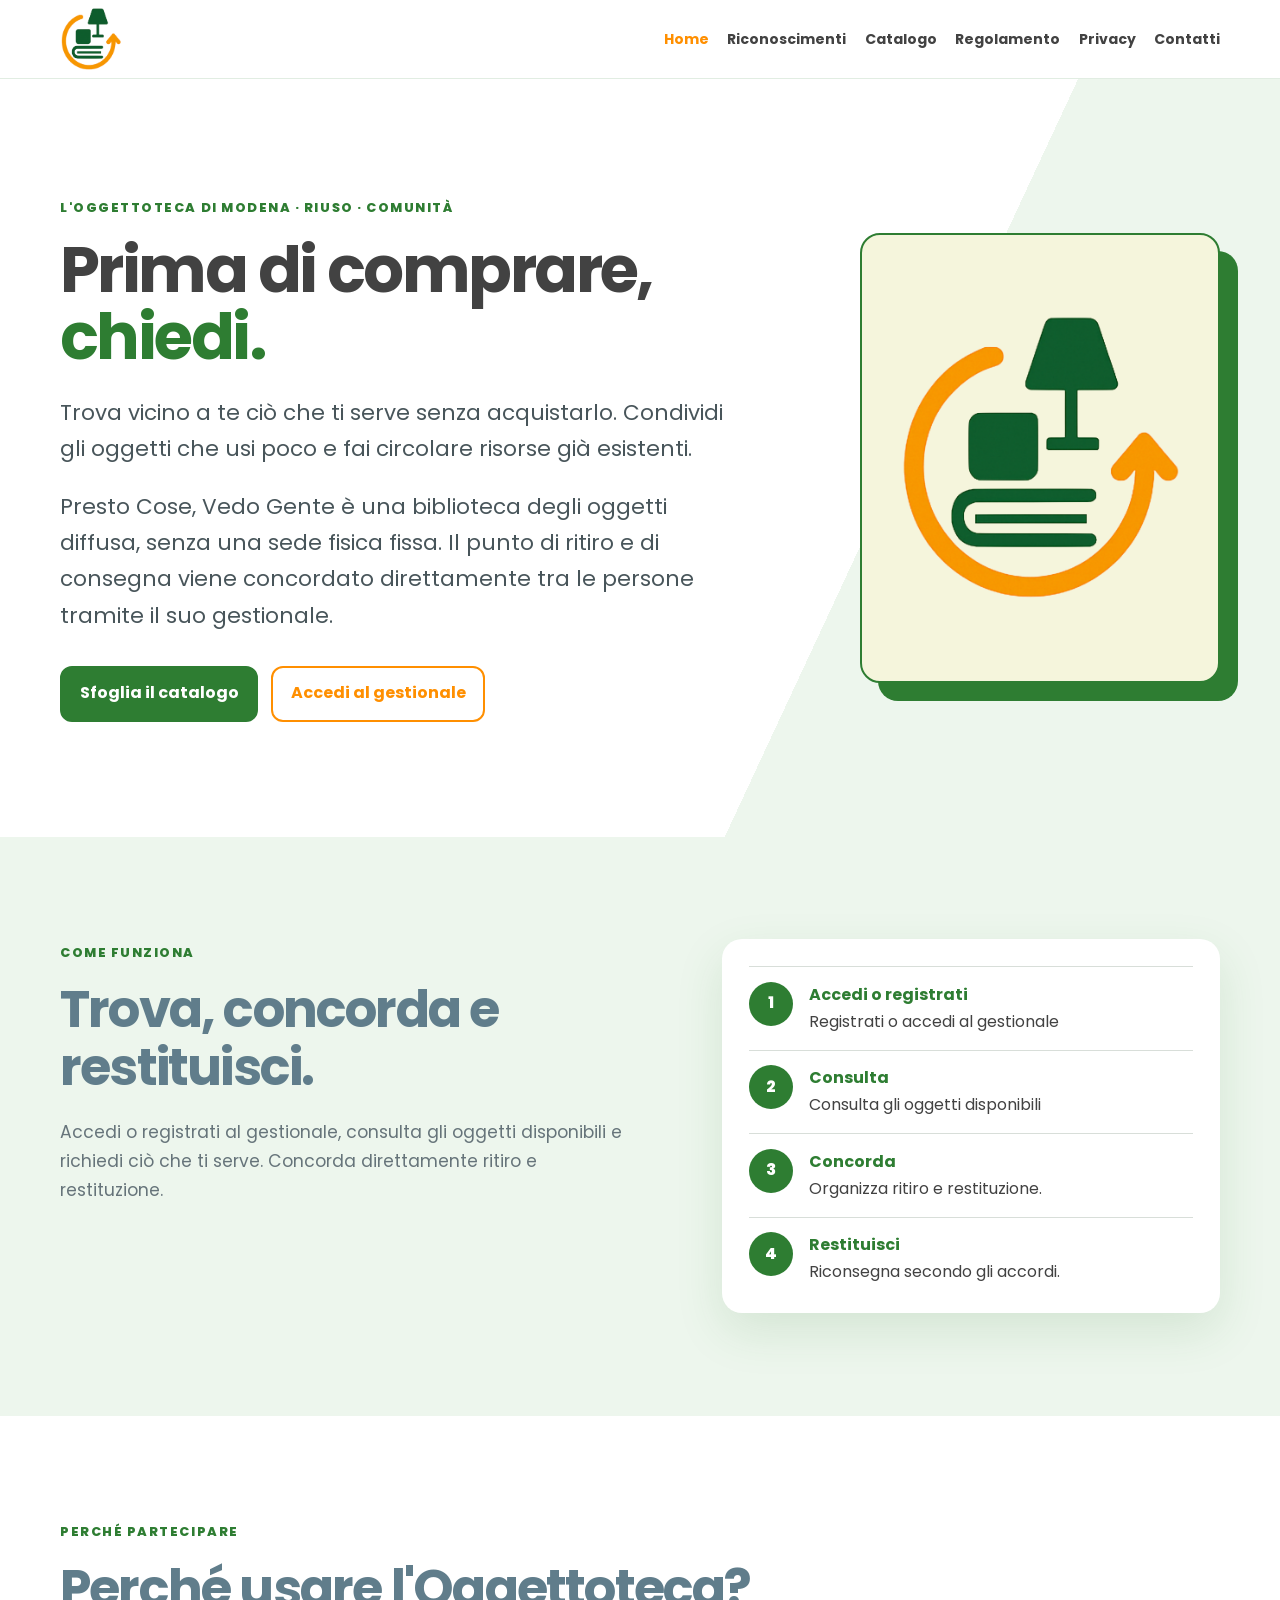
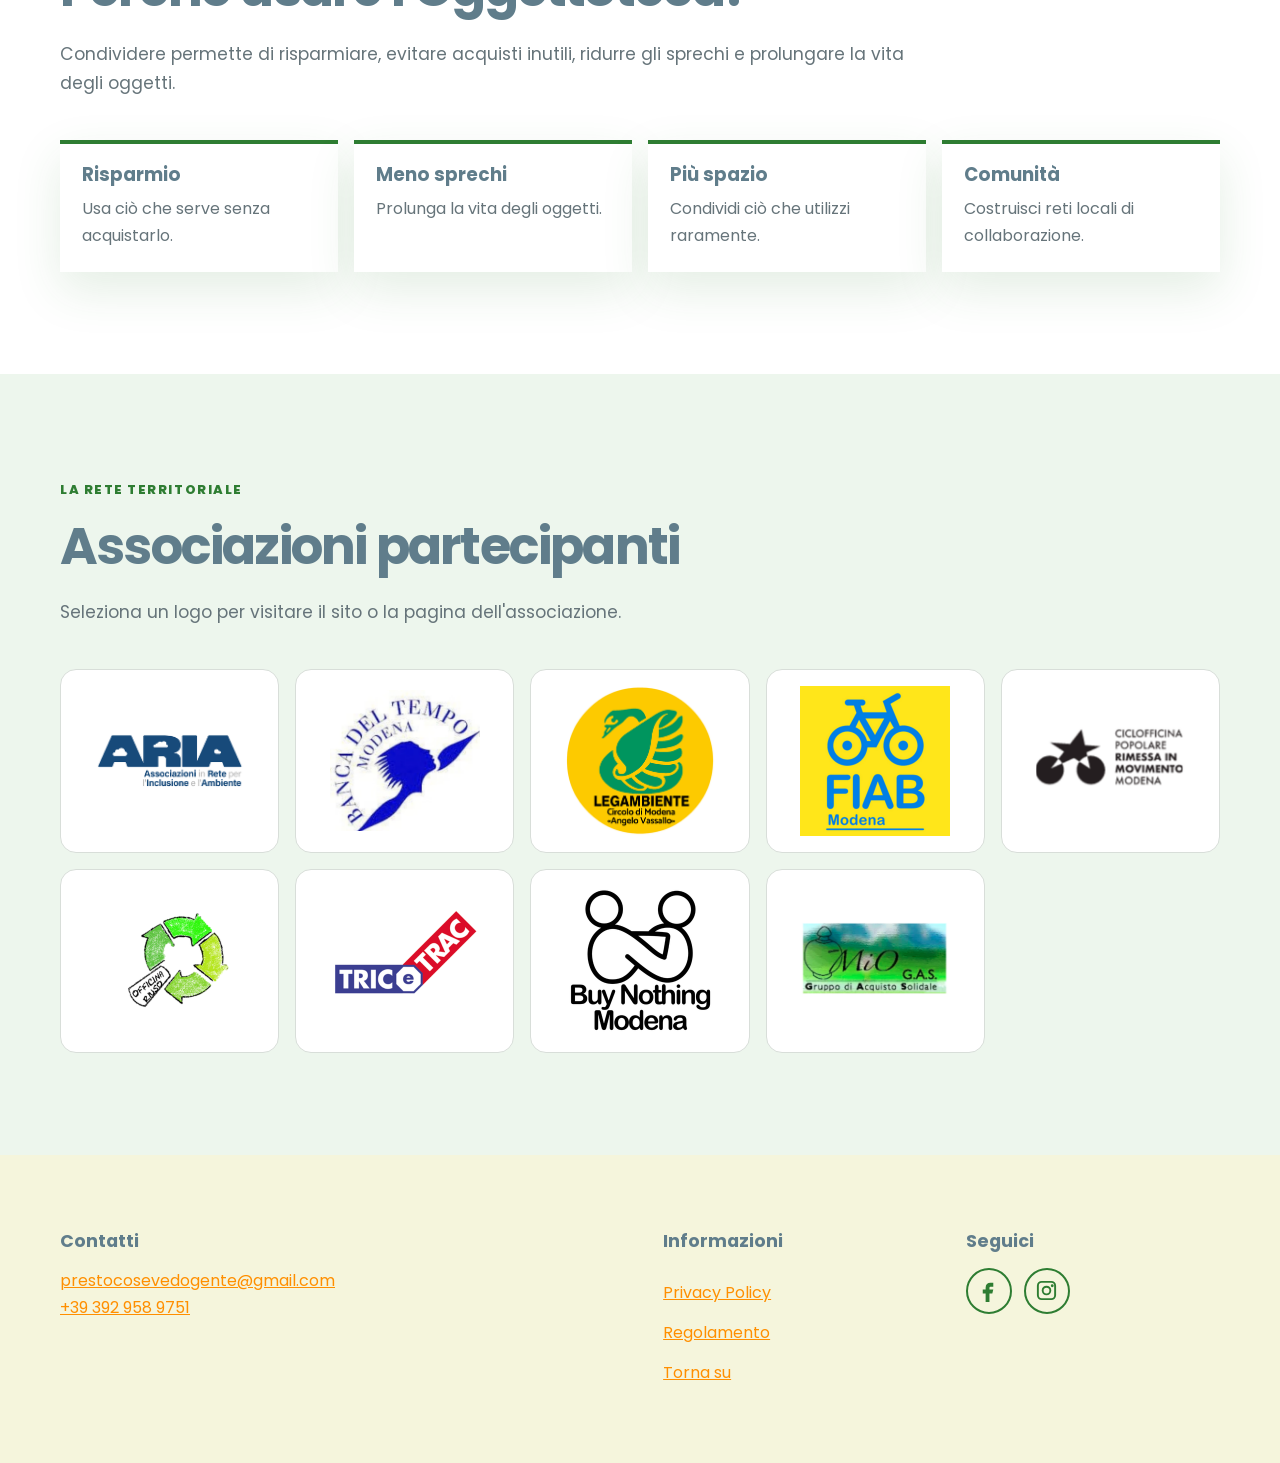
==== commit f513f4c1: "Rimosso DES Modena da homepage" ====
--- a/index.html
+++ b/index.html
@@ -1,77 +1,251 @@
-<!doctype html><html lang="it"><head><meta charset="utf-8"><meta name="viewport" content="width=device-width,initial-scale=1"><meta name="description" content="Prestito di oggetti tra cittadini a Modena: risparmio, riuso, economia circolare e comunità."><title>Presto Cose, Vedo Gente | Oggettoteca di Modena</title><link rel="preconnect" href="https://fonts.googleapis.com"><link rel="preconnect" href="https://fonts.gstatic.com" crossorigin><link href="https://fonts.googleapis.com/css2?family=Poppins:wght@400;500;600;700;800&display=swap" rel="stylesheet"><link rel="stylesheet" href="assets/css/style.css"><style>
-/* Correzione specifica della hero della homepage */
-/* Hero della homepage */
-/* Hero homepage */
-.home-hero .hero-grid {
-  display: grid;
-  grid-template-columns: minmax(0, 1fr) 360px;
-  gap: 80px;
-  align-items: center;
-}
-
-.home-hero .hero-copy {
-  min-width: 0;
-}
-
-.home-hero h1 {
-  max-width: 100%;
-  margin-bottom: 1.5rem;
-  font-size: clamp(3rem, 5vw, 4rem);
-  line-height: 1.05;
-  letter-spacing: -0.04em;
-}
-
-.home-hero h1 .title-line,
-.home-hero h1 .title-accent {
-  display: block;
-  white-space: nowrap;
-}
-
-.home-hero h1 .title-line {
-  color: var(--ink);
-}
-
-.home-hero h1 .title-accent {
-  color: var(--green);
-}
-
-.home-hero .hero-visual {
-  width: 360px;
-}
-
-.home-hero .hero-logo {
-  width: 100%;
-  margin: 0;
-}
-@media (max-width: 1050px) {
-  .home-hero .hero-grid {
-    grid-template-columns: 1fr;
-    gap: 3.5rem;
-  }
-
-  .home-hero .hero-copy {
-    max-width: 720px;
-  }
-
-  .home-hero .hero-visual {
-    width: min(100%, 360px);
-    margin-inline: auto;
-  }
-}
-
-@media (max-width: 680px) {
-  .home-hero h1 {
-    font-size: clamp(2.6rem, 12vw, 3.8rem);
-  }
-
-  .home-hero h1 .title-line,
-  .home-hero h1 .title-accent {
-    white-space: normal;
-  }
-}
-
-</style><link rel="icon" href="assets/icons/favicon.png" type="image/svg+xml"></head><body id="top"><a class="skip-link" href="#contenuto">Vai al contenuto</a><header class="site-header"><div class="container header-inner"><a class="brand" href="index.html" aria-label="Presto Cose, Vedo Gente, home"><img src="assets/images/logos/logo.png" alt="Logo Presto Cose, Vedo Gente"></a><button class="menu-toggle" type="button" aria-expanded="false" aria-controls="menu">Menu</button><nav aria-label="Navigazione principale"><ul class="menu" id="menu"><li><a href="index.html" aria-current="page">Home</a></li><li><a href="future4cities.html">Riconoscimenti</a></li><li><a href="catalogo-oggetti.html">Catalogo</a></li><li><a href="regolamento.html">Regolamento</a></li><li><a href="privacy-policy.html">Privacy</a></li><li><a href="#contatti">Contatti</a></li></ul></nav></div></header><main id="contenuto"><section class="hero home-hero"><div class="container hero-grid"><div class="hero-copy"><span class="eyebrow">L'Oggettoteca di Modena · Riuso · Comunità</span><h1><span class="title-line">Prima di comprare,</span><span class="title-accent">chiedi.</span></h1><p class="lead">Trova vicino a te ciò che ti serve senza acquistarlo. Condividi gli oggetti che usi poco e fai circolare risorse già esistenti.</p><p class="lead">
-  Presto Cose, Vedo Gente è una biblioteca degli oggetti diffusa, senza una sede fisica fissa. Il punto di ritiro e di consegna viene concordato direttamente tra le persone tramite il suo gestionale.
-</p><div class="actions"><a class="button" href="catalogo-oggetti.html">Sfoglia il catalogo</a><a class="button secondary" href="https://biblioteca.progettohamlet.it/login" target="_blank" rel="noopener noreferrer">Accedi al gestionale</a></div></div><div class="hero-visual"><div class="hero-logo"><img src="assets/images/logos/logo.png" alt="Logo Presto Cose, Vedo Gente"></div></div></div></section><section class="section soft"><div class="container how-grid"><div class="section-heading"><span class="eyebrow">Come funziona</span><h2>Trova, concorda e restituisci.</h2><p>Accedi o registrati al gestionale, consulta gli oggetti disponibili e richiedi ciò che ti serve. Concorda direttamente ritiro e restituzione.</p></div><div class="process-card"><div class="process-list"><div class="process-item"><span class="process-number">
-
-1</span><div><strong>Accedi o registrati</strong><span>Registrati o accedi al gestionale</span></div></div><div class="process-item"><span class="process-number">2</span><div><strong>Consulta</strong><span>Consulta gli oggetti disponibili</span></div></div><div class="process-item"><span class="process-number">3</span><div><strong>Concorda</strong><span>Organizza ritiro e restituzione.</span></div></div><div class="process-item"><span class="process-number">4</span><div><strong>Restituisci</strong><span>Riconsegna secondo gli accordi.</span></div></div></div></div></div></section><section class="section"><div class="container"><div class="section-heading"><span class="eyebrow">Perché partecipare</span><h2>Perché usare l'Oggettoteca?</h2><p>Condividere permette di risparmiare, evitare acquisti inutili, ridurre gli sprechi e prolungare la vita degli oggetti.</p></div><div class="benefits"><article class="benefit"><h3>Risparmio</h3><p>Usa ciò che serve senza acquistarlo.</p></article><article class="benefit"><h3>Meno sprechi</h3><p>Prolunga la vita degli oggetti.</p></article><article class="benefit"><h3>Più spazio</h3><p>Condividi ciò che utilizzi raramente.</p></article><article class="benefit"><h3>Comunità</h3><p>Costruisci reti locali di collaborazione.</p></article></div></div></section><section class="section soft" id="associazioni"><div class="container"><div class="section-heading"><span class="eyebrow">La rete territoriale</span><h2>Associazioni partecipanti</h2><p>Seleziona un logo per visitare il sito o la pagina dell'associazione.</p></div><div class="partners-grid"><figure class="partner"><a href="https://www.facebook.com/1ariamodena/" target="_blank" rel="noopener noreferrer" aria-label="Visita il sito di ARIA Modena"><img src="assets/images/content/aria-modena.png" alt="Logo ARIA Modena" loading="lazy"></a></figure><figure class="partner"><a href="https://www.bancatempomodena.it/" target="_blank" rel="noopener noreferrer" aria-label="Visita il sito di Banca del Tempo Modena"><img src="assets/images/content/bdt-modena.png" alt="Logo Banca del Tempo Modena" loading="lazy"></a></figure><figure class="partner"><a href="https://www.legambientemodena.it/" target="_blank" rel="noopener noreferrer" aria-label="Visita il sito di Legambiente Modena"><img src="assets/images/content/legambiente.png" alt="Logo Legambiente Modena" loading="lazy"></a></figure><figure class="partner"><a href="https://www.modenainbici.it/" target="_blank" rel="noopener noreferrer" aria-label="Visita il sito di FIAB Modena"><img src="assets/images/content/fiab-modena.png" alt="Logo FIAB Modena" loading="lazy"></a></figure><figure class="partner"><a href="https://www.rimessainmovimento.org/" target="_blank" rel="noopener noreferrer" aria-label="Visita il sito di Ciclofficina Rimessa in Movimento"><img src="assets/images/content/ciclofficina.png" alt="Logo Ciclofficina Rimessa in Movimento" loading="lazy"></a></figure><figure class="partner"><a href="https://www.facebook.com/share/1A3WLMwC3V/" target="_blank" rel="noopener noreferrer" aria-label="Visita la pagina Facebook di Officina Del Riuso Modena"><img src="assets/images/content/officina-riuso.png" alt="Logo Officina del Riuso" loading="lazy"></a></figure><figure class="partner"><a href="https://www.tricetracmodena.it/" target="_blank" rel="noopener noreferrer" aria-label="Visita il sito di Tric e Trac"><img src="assets/images/content/tric-trac.png" alt="Logo Tric e Trac" loading="lazy"></a></figure><figure class="partner"><a href="https://www.facebook.com/groups/buynothingmodena/?locale=it_IT" target="_blank" rel="noopener noreferrer" aria-label="Visita il sito di Buy Nothing Modena"><img src="assets/images/content/bnmodena-logo.png" alt="Logo Buy Nothing Modena" loading="lazy"></a></figure><figure class="partner"><a href="https://it-it.facebook.com/MiogasModena/" target="_blank" rel="noopener noreferrer" aria-label="Visita il sito di Mio GAS Modena"><img src="assets/images/content/miogas-modena.png" alt="Logo Mio GAS Modena" loading="lazy"></a></figure><figure class="partner"><a href="https://www.facebook.com/groups/1445525505752725/" target="_blank" rel="noopener noreferrer" aria-label="Visita il sito di DES Modena"><img src="assets/images/content/des-modena.png" alt="Logo DES Modena" loading="lazy"></a></figure></div></div></section></main><footer class="site-footer" id="contatti"><div class="container footer-grid"><div class="footer-copy"><h3 class="footer-title">Contatti</h3><p><a href="mailto:prestocosevedogente@gmail.com">prestocosevedogente@gmail.com</a><br><a href="tel:+393929589751">+39 392 958 9751</a></p></div><nav class="footer-links" aria-label="Collegamenti nel footer"><h3 class="footer-title">Informazioni</h3><a href="privacy-policy.html">Privacy Policy</a><a href="regolamento.html">Regolamento</a><a href="#top">Torna su</a></nav><div><h3 class="footer-title">Seguici</h3><div class="social-links"><a class="social-link" href="https://www.facebook.com/prestocosevedogente" target="_blank" rel="noopener noreferrer" aria-label="Presto Cose, Vedo Gente su Facebook"><svg viewBox="0 0 24 24" aria-hidden="true"><path d="M14 8h3V4h-3c-3 0-5 2-5 5v2H6v4h3v9h4v-9h3l1-4h-4V9c0-.7.3-1 1-1z"/></svg></a><a class="social-link" href="https://www.instagram.com/prestocosevedogente" target="_blank" rel="noopener noreferrer" aria-label="Presto Cose, Vedo Gente su Instagram"><svg viewBox="0 0 24 24" aria-hidden="true"><path d="M7 2h10a5 5 0 0 1 5 5v10a5 5 0 0 1-5 5H7a5 5 0 0 1-5-5V7a5 5 0 0 1 5-5zm0 2a3 3 0 0 0-3 3v10a3 3 0 0 0 3 3h10a3 3 0 0 0 3-3V7a3 3 0 0 0-3-3H7zm11 1.5a1.5 1.5 0 1 1 0 3 1.5 1.5 0 0 1 0-3zM12 7a5 5 0 1 1 0 10 5 5 0 0 1 0-10zm0 2a3 3 0 1 0 0 6 3 3 0 0 0 0-6z"/></svg></a></div></div></div></footer><script src="assets/js/main.js"></script></body></html>
+<!doctype html>
+<html lang="it">
+
+<head>
+  <meta charset="utf-8">
+  <meta name="viewport" content="width=device-width,initial-scale=1">
+  <meta name="description"
+    content="Prestito di oggetti tra cittadini a Modena: risparmio, riuso, economia circolare e comunità.">
+  <title>Presto Cose, Vedo Gente | Oggettoteca di Modena</title>
+  <link rel="preconnect" href="https://fonts.googleapis.com">
+  <link rel="preconnect" href="https://fonts.gstatic.com" crossorigin>
+  <link href="https://fonts.googleapis.com/css2?family=Poppins:wght@400;500;600;700;800&display=swap" rel="stylesheet">
+  <link rel="stylesheet" href="assets/css/style.css">
+  <style>
+    /* Correzione specifica della hero della homepage */
+    /* Hero della homepage */
+    /* Hero homepage */
+    .home-hero .hero-grid {
+      display: grid;
+      grid-template-columns: minmax(0, 1fr) 360px;
+      gap: 80px;
+      align-items: center;
+    }
+
+    .home-hero .hero-copy {
+      min-width: 0;
+    }
+
+    .home-hero h1 {
+      max-width: 100%;
+      margin-bottom: 1.5rem;
+      font-size: clamp(3rem, 5vw, 4rem);
+      line-height: 1.05;
+      letter-spacing: -0.04em;
+    }
+
+    .home-hero h1 .title-line,
+    .home-hero h1 .title-accent {
+      display: block;
+      white-space: nowrap;
+    }
+
+    .home-hero h1 .title-line {
+      color: var(--ink);
+    }
+
+    .home-hero h1 .title-accent {
+      color: var(--green);
+    }
+
+    .home-hero .hero-visual {
+      width: 360px;
+    }
+
+    .home-hero .hero-logo {
+      width: 100%;
+      margin: 0;
+    }
+
+    @media (max-width: 1050px) {
+      .home-hero .hero-grid {
+        grid-template-columns: 1fr;
+        gap: 3.5rem;
+      }
+
+      .home-hero .hero-copy {
+        max-width: 720px;
+      }
+
+      .home-hero .hero-visual {
+        width: min(100%, 360px);
+        margin-inline: auto;
+      }
+    }
+
+    @media (max-width: 680px) {
+      .home-hero h1 {
+        font-size: clamp(2.6rem, 12vw, 3.8rem);
+      }
+
+      .home-hero h1 .title-line,
+      .home-hero h1 .title-accent {
+        white-space: normal;
+      }
+    }
+  </style>
+  <link rel="icon" href="assets/icons/favicon.png" type="image/svg+xml">
+</head>
+
+<body id="top"><a class="skip-link" href="#contenuto">Vai al contenuto</a>
+  <header class="site-header">
+    <div class="container header-inner"><a class="brand" href="index.html"
+        aria-label="Presto Cose, Vedo Gente, home"><img src="assets/images/logos/logo.png"
+          alt="Logo Presto Cose, Vedo Gente"></a><button class="menu-toggle" type="button" aria-expanded="false"
+        aria-controls="menu">Menu</button>
+      <nav aria-label="Navigazione principale">
+        <ul class="menu" id="menu">
+          <li><a href="index.html" aria-current="page">Home</a></li>
+          <li><a href="future4cities.html">Riconoscimenti</a></li>
+          <li><a href="catalogo-oggetti.html">Catalogo</a></li>
+          <li><a href="regolamento.html">Regolamento</a></li>
+          <li><a href="privacy-policy.html">Privacy</a></li>
+          <li><a href="#contatti">Contatti</a></li>
+        </ul>
+      </nav>
+    </div>
+  </header>
+  <main id="contenuto">
+    <section class="hero home-hero">
+      <div class="container hero-grid">
+        <div class="hero-copy"><span class="eyebrow">L'Oggettoteca di Modena · Riuso · Comunità</span>
+          <h1><span class="title-line">Prima di comprare,</span><span class="title-accent">chiedi.</span></h1>
+          <p class="lead">Trova vicino a te ciò che ti serve senza acquistarlo. Condividi gli oggetti che usi poco e fai
+            circolare risorse già esistenti.</p>
+          <p class="lead">
+            Presto Cose, Vedo Gente è una biblioteca degli oggetti diffusa, senza una sede fisica fissa. Il punto di
+            ritiro e di consegna viene concordato direttamente tra le persone tramite il suo gestionale.
+          </p>
+          <div class="actions"><a class="button" href="catalogo-oggetti.html">Sfoglia il catalogo</a><a
+              class="button secondary" href="https://biblioteca.progettohamlet.it/login" target="_blank"
+              rel="noopener noreferrer">Accedi al gestionale</a></div>
+        </div>
+        <div class="hero-visual">
+          <div class="hero-logo"><img src="assets/images/logos/logo.png" alt="Logo Presto Cose, Vedo Gente"></div>
+        </div>
+      </div>
+    </section>
+    <section class="section soft">
+      <div class="container how-grid">
+        <div class="section-heading"><span class="eyebrow">Come funziona</span>
+          <h2>Trova, concorda e restituisci.</h2>
+          <p>Accedi o registrati al gestionale, consulta gli oggetti disponibili e richiedi ciò che ti serve. Concorda
+            direttamente ritiro e restituzione.</p>
+        </div>
+        <div class="process-card">
+          <div class="process-list">
+            <div class="process-item"><span class="process-number">
+
+                1</span>
+              <div><strong>Accedi o registrati</strong><span>Registrati o accedi al gestionale</span></div>
+            </div>
+            <div class="process-item"><span class="process-number">2</span>
+              <div><strong>Consulta</strong><span>Consulta gli oggetti disponibili</span></div>
+            </div>
+            <div class="process-item"><span class="process-number">3</span>
+              <div><strong>Concorda</strong><span>Organizza ritiro e restituzione.</span></div>
+            </div>
+            <div class="process-item"><span class="process-number">4</span>
+              <div><strong>Restituisci</strong><span>Riconsegna secondo gli accordi.</span></div>
+            </div>
+          </div>
+        </div>
+      </div>
+    </section>
+    <section class="section">
+      <div class="container">
+        <div class="section-heading"><span class="eyebrow">Perché partecipare</span>
+          <h2>Perché usare l'Oggettoteca?</h2>
+          <p>Condividere permette di risparmiare, evitare acquisti inutili, ridurre gli sprechi e prolungare la vita
+            degli oggetti.</p>
+        </div>
+        <div class="benefits">
+          <article class="benefit">
+            <h3>Risparmio</h3>
+            <p>Usa ciò che serve senza acquistarlo.</p>
+          </article>
+          <article class="benefit">
+            <h3>Meno sprechi</h3>
+            <p>Prolunga la vita degli oggetti.</p>
+          </article>
+          <article class="benefit">
+            <h3>Più spazio</h3>
+            <p>Condividi ciò che utilizzi raramente.</p>
+          </article>
+          <article class="benefit">
+            <h3>Comunità</h3>
+            <p>Costruisci reti locali di collaborazione.</p>
+          </article>
+        </div>
+      </div>
+    </section>
+    <section class="section soft" id="associazioni">
+      <div class="container">
+        <div class="section-heading"><span class="eyebrow">La rete territoriale</span>
+          <h2>Associazioni partecipanti</h2>
+          <p>Seleziona un logo per visitare il sito o la pagina dell'associazione.</p>
+        </div>
+        <div class="partners-grid">
+          <figure class="partner"><a href="https://www.facebook.com/1ariamodena/" target="_blank"
+              rel="noopener noreferrer" aria-label="Visita il sito di ARIA Modena"><img
+                src="assets/images/content/aria-modena.png" alt="Logo ARIA Modena" loading="lazy"></a></figure>
+          <figure class="partner"><a href="https://www.bancatempomodena.it/" target="_blank" rel="noopener noreferrer"
+              aria-label="Visita il sito di Banca del Tempo Modena"><img src="assets/images/content/bdt-modena.png"
+                alt="Logo Banca del Tempo Modena" loading="lazy"></a></figure>
+          <figure class="partner"><a href="https://www.legambientemodena.it/" target="_blank" rel="noopener noreferrer"
+              aria-label="Visita il sito di Legambiente Modena"><img src="assets/images/content/legambiente.png"
+                alt="Logo Legambiente Modena" loading="lazy"></a></figure>
+          <figure class="partner"><a href="https://www.modenainbici.it/" target="_blank" rel="noopener noreferrer"
+              aria-label="Visita il sito di FIAB Modena"><img src="assets/images/content/fiab-modena.png"
+                alt="Logo FIAB Modena" loading="lazy"></a></figure>
+          <figure class="partner"><a href="https://www.rimessainmovimento.org/" target="_blank"
+              rel="noopener noreferrer" aria-label="Visita il sito di Ciclofficina Rimessa in Movimento"><img
+                src="assets/images/content/ciclofficina.png" alt="Logo Ciclofficina Rimessa in Movimento"
+                loading="lazy"></a></figure>
+          <figure class="partner"><a href="https://www.facebook.com/share/1A3WLMwC3V/" target="_blank"
+              rel="noopener noreferrer" aria-label="Visita la pagina Facebook di Officina Del Riuso Modena"><img
+                src="assets/images/content/officina-riuso.png" alt="Logo Officina del Riuso" loading="lazy"></a>
+          </figure>
+          <figure class="partner"><a href="https://www.tricetracmodena.it/" target="_blank" rel="noopener noreferrer"
+              aria-label="Visita il sito di Tric e Trac"><img src="assets/images/content/tric-trac.png"
+                alt="Logo Tric e Trac" loading="lazy"></a></figure>
+          <figure class="partner"><a href="https://www.facebook.com/groups/buynothingmodena/?locale=it_IT"
+              target="_blank" rel="noopener noreferrer" aria-label="Visita il sito di Buy Nothing Modena"><img
+                src="assets/images/content/bnmodena-logo.png" alt="Logo Buy Nothing Modena" loading="lazy"></a></figure>
+          <figure class="partner"><a href="https://it-it.facebook.com/MiogasModena/" target="_blank"
+              rel="noopener noreferrer" aria-label="Visita il sito di Mio GAS Modena"><img
+                src="assets/images/content/miogas-modena.png" alt="Logo Mio GAS Modena" loading="lazy"></a></figure>        
+        </div>
+      </div>
+    </section>
+  </main>
+  <footer class="site-footer" id="contatti">
+    <div class="container footer-grid">
+      <div class="footer-copy">
+        <h3 class="footer-title">Contatti</h3>
+        <p><a href="mailto:prestocosevedogente@gmail.com">prestocosevedogente@gmail.com</a><br><a
+            href="tel:+393929589751">+39 392 958 9751</a></p>
+      </div>
+      <nav class="footer-links" aria-label="Collegamenti nel footer">
+        <h3 class="footer-title">Informazioni</h3><a href="privacy-policy.html">Privacy Policy</a><a
+          href="regolamento.html">Regolamento</a><a href="#top">Torna su</a>
+      </nav>
+      <div>
+        <h3 class="footer-title">Seguici</h3>
+        <div class="social-links"><a class="social-link" href="https://www.facebook.com/prestocosevedogente"
+            target="_blank" rel="noopener noreferrer" aria-label="Presto Cose, Vedo Gente su Facebook"><svg
+              viewBox="0 0 24 24" aria-hidden="true">
+              <path d="M14 8h3V4h-3c-3 0-5 2-5 5v2H6v4h3v9h4v-9h3l1-4h-4V9c0-.7.3-1 1-1z" />
+            </svg></a><a class="social-link" href="https://www.instagram.com/prestocosevedogente" target="_blank"
+            rel="noopener noreferrer" aria-label="Presto Cose, Vedo Gente su Instagram"><svg viewBox="0 0 24 24"
+              aria-hidden="true">
+              <path
+                d="M7 2h10a5 5 0 0 1 5 5v10a5 5 0 0 1-5 5H7a5 5 0 0 1-5-5V7a5 5 0 0 1 5-5zm0 2a3 3 0 0 0-3 3v10a3 3 0 0 0 3 3h10a3 3 0 0 0 3-3V7a3 3 0 0 0-3-3H7zm11 1.5a1.5 1.5 0 1 1 0 3 1.5 1.5 0 0 1 0-3zM12 7a5 5 0 1 1 0 10 5 5 0 0 1 0-10zm0 2a3 3 0 1 0 0 6 3 3 0 0 0 0-6z" />
+            </svg></a></div>
+      </div>
+    </div>
+  </footer>
+  <script src="assets/js/main.js"></script>
+</body>
+
+</html>
--- a/assets/css/style.css
+++ b/assets/css/style.css
@@ -1,9 +1,722 @@
-:root{--green:#2e7d32;--green-dark:#1f5b23;--green-soft:#edf6ed;--orange:#ff8f00;--bluegrey:#607d8b;--beige:#f5f5dc;--ink:#424242;--muted:#66747a;--white:#fff;--line:#d8ded9;--max:1160px;--radius:20px;--shadow:0 18px 48px rgba(46,125,50,.13)}
-*{box-sizing:border-box}html{scroll-behavior:smooth}body{margin:0;background:var(--white);color:var(--ink);font:400 1rem/1.68 Poppins,Arial,sans-serif}a{color:inherit}img{display:block;max-width:100%;height:auto}h1,h2,h3,p{margin-top:0}h1,h2,h3{line-height:1.12}h1{margin-bottom:1.2rem;font-size:clamp(2.8rem,4.8vw,4.6rem);letter-spacing:-.055em}h2{margin-bottom:1.4rem;color:var(--bluegrey);font-size:clamp(2rem,4vw,3.5rem);letter-spacing:-.035em}h3{margin-bottom:.65rem;font-size:1.15rem}.container{width:min(calc(100% - 40px),var(--max));margin-inline:auto}.skip-link{position:absolute;left:-9999px}.skip-link:focus{left:1rem;top:1rem;z-index:100;padding:.75rem 1rem;background:#fff}.site-header{position:sticky;top:0;z-index:40;border-bottom:1px solid rgba(46,125,50,.14);background:rgba(255,255,255,.94);backdrop-filter:blur(14px)}.header-inner{min-height:78px;display:flex;align-items:center;justify-content:space-between;gap:2rem}.brand img{width:62px;height:62px;object-fit:contain}.menu{display:flex;align-items:center;gap:1.15rem;list-style:none;margin:0;padding:0}.menu a{text-decoration:none;font-size:.88rem;font-weight:650}.menu a:hover,.menu a:focus,.menu a[aria-current=page]{color:var(--orange)}.menu-toggle{display:none;padding:.6rem .8rem;border:1px solid var(--green);border-radius:10px;background:#fff;color:var(--green);font:700 .9rem Poppins,Arial,sans-serif}.hero{padding:clamp(4rem,9vw,8rem) 0;background:linear-gradient(115deg,#fff 0 66%,var(--green-soft) 66%)}.hero-grid{display:grid;grid-template-columns:minmax(0,1fr) minmax(300px,.72fr);column-gap:clamp(4.5rem,8vw,8rem);row-gap:3rem;align-items:center}.hero-grid>div:first-child{min-width:0;max-width:680px}.hero h1{overflow-wrap:normal;word-break:normal;hyphens:none}.hero h1 span{display:block;color:var(--green);overflow-wrap:normal;word-break:normal;hyphens:none}.eyebrow{display:inline-block;margin-bottom:1.1rem;color:var(--green);font-size:.8rem;font-weight:800;letter-spacing:.12em;text-transform:uppercase}.lead{max-width:680px;color:#48555a;font-size:clamp(1.1rem,2vw,1.35rem)}.legal-note{color:var(--muted);font-size:.92rem}.actions{display:flex;flex-wrap:wrap;gap:.8rem;margin-top:2rem}.button{display:inline-flex;align-items:center;justify-content:center;min-height:48px;padding:.78rem 1.1rem;border:2px solid var(--green);border-radius:12px;background:var(--green);color:#fff;text-decoration:none;font-weight:700;transition:.18s ease}.button:hover,.button:focus{border-color:var(--beige);background:var(--beige);color:var(--ink);transform:translateY(-2px)}.button.secondary{border-color:var(--orange);background:#fff;color:var(--orange)}.hero-logo{width:min(100%,390px);aspect-ratio:4/5;display:grid;place-items:center;margin-inline:auto;padding:2rem;border:2px solid var(--green);border-radius:var(--radius);background:var(--beige);box-shadow:18px 18px 0 var(--green)}.hero-logo img{width:100%;max-width:280px;object-fit:contain}.section{padding:clamp(4rem,8vw,7rem) 0}.section.soft{background:var(--green-soft)}.section-heading{max-width:850px;margin-bottom:2.6rem}.section-heading p{color:var(--muted);font-size:1.08rem}.how-grid{display:grid;grid-template-columns:1.08fr .92fr;gap:clamp(2rem,6vw,5rem);align-items:start}.process-card{padding:1.7rem;border-radius:var(--radius);background:#fff;box-shadow:var(--shadow)}.process-list{display:grid;gap:.9rem}.process-item{display:grid;grid-template-columns:44px 1fr;gap:1rem;align-items:start;padding-top:.9rem;border-top:1px solid var(--line)}.process-number{width:44px;aspect-ratio:1;display:grid;place-items:center;border-radius:50%;background:var(--green);color:#fff;font-weight:800}.process-item strong{display:block;color:var(--green)}.benefits{display:grid;grid-template-columns:repeat(4,1fr);gap:1rem}.benefit,.category-card{padding:1.35rem;border-top:4px solid var(--green);background:#fff;box-shadow:var(--shadow)}.benefit h3,.category-card h3{color:var(--bluegrey)}.benefit p,.category-card p{margin-bottom:0;color:var(--muted)}.partners-grid{display:grid;grid-template-columns:repeat(5,minmax(0,1fr));gap:1rem}.partner{min-height:180px;display:grid;place-items:center;margin:0;padding:0;border:1px solid var(--line);border-radius:16px;background:#fff;overflow:hidden}.partner a,.partner-static{width:100%;height:100%;display:grid;place-items:center;padding:1rem}.partner a{transition:transform .18s ease,background-color .18s ease,box-shadow .18s ease}.partner a:hover,.partner a:focus-visible{transform:translateY(-4px) scale(1.025);background:var(--beige);box-shadow:var(--shadow);outline:3px solid var(--orange);outline-offset:-3px}.partner img{width:100%;max-width:150px;aspect-ratio:1;object-fit:contain;transition:transform .18s ease}.partner a:hover img,.partner a:focus-visible img{transform:scale(1.06)}.categories-grid{display:grid;grid-template-columns:repeat(3,minmax(0,1fr));gap:1.2rem}.notice{max-width:900px;padding:clamp(1.4rem,4vw,2.4rem);border-left:6px solid var(--orange);border-radius:0 var(--radius) var(--radius) 0;background:var(--beige)}.content-layout{display:grid;grid-template-columns:250px minmax(0,1fr);gap:clamp(2rem,5vw,4rem);align-items:start}.toc{position:sticky;top:110px;padding:1.4rem;border:1px solid var(--line);border-radius:var(--radius);background:#fff}.toc h2{font-size:1.2rem}.toc ol{margin:0;padding-left:1.2rem}.toc li+li{margin-top:.35rem}.toc a{color:var(--green-dark);font-size:.88rem;text-decoration:none}.toc a:hover,.toc a:focus{color:var(--orange);text-decoration:underline}.cards{display:grid;gap:1.2rem}.content-card{scroll-margin-top:110px;padding:clamp(1.3rem,3vw,2rem);border-radius:var(--radius);background:#fff;box-shadow:var(--shadow)}.content-card h2{font-size:clamp(1.55rem,3vw,2.3rem)}.content-card p,.content-card li{color:#4d5a5f}.content-card li+li{margin-top:.7rem}.content-card a,.article a{color:var(--orange)}.contact-box{margin:1.5rem 0;padding:1.2rem;border-left:5px solid var(--orange);background:var(--beige);font-style:normal}.article{max-width:900px}.article p{color:#4d5a5f;font-size:clamp(1.05rem,1.7vw,1.22rem)}.feature-figure{margin:2.8rem 0 0}.feature-figure img{width:100%;border:2px solid var(--green);border-radius:var(--radius);box-shadow:var(--shadow)}.feature-figure figcaption{padding-top:.75rem;color:var(--muted);font-size:.85rem}.highlight{margin-top:2.5rem;padding:clamp(1.5rem,4vw,2.5rem);border-left:6px solid var(--orange);background:var(--beige)}.site-footer{padding:clamp(3rem,6vw,5rem) 0;background:var(--beige)}.footer-grid{display:grid;grid-template-columns:1.2fr .55fr .55fr;gap:3rem}.footer-copy p{max-width:720px}.footer-copy a,.footer-links a{color:var(--orange)}.footer-links{display:flex;flex-direction:column;align-items:flex-start;gap:.8rem}.social-links{display:flex;gap:.75rem}.social-link{width:46px;height:46px;display:grid;place-items:center;border:2px solid var(--green);border-radius:50%;color:var(--green);transition:.18s ease}.social-link:hover,.social-link:focus{background:var(--green);color:#fff;transform:translateY(-2px)}.social-link svg{width:23px;height:23px;fill:currentColor}.footer-title{margin:0 0 1rem;color:var(--bluegrey);font-size:1.1rem}
-@media(min-width:681px){.hero h1,.hero h1 span{white-space:nowrap}}
-@media(max-width:920px){.hero{background:linear-gradient(180deg,#fff 0 70%,var(--green-soft) 70%)}.hero-grid,.how-grid{grid-template-columns:1fr}.hero-grid>div:first-child{max-width:none}.hero-logo{max-width:340px}.benefits{grid-template-columns:1fr 1fr}.partners-grid,.categories-grid{grid-template-columns:repeat(2,minmax(0,1fr))}.content-layout{grid-template-columns:1fr}.toc{position:static}.footer-grid{grid-template-columns:1fr 1fr}}
-@media(max-width:680px){.hero h1,.hero h1 span{white-space:normal;overflow-wrap:normal;word-break:keep-all;hyphens:none}.container{width:min(calc(100% - 28px),var(--max))}.header-inner{min-height:70px}.brand img{width:52px;height:52px}.menu-toggle{display:block}.menu{display:none;position:absolute;top:70px;left:14px;right:14px;flex-direction:column;align-items:stretch;padding:1rem;border:1px solid var(--green);border-radius:14px;background:#fff;box-shadow:var(--shadow)}.menu.open{display:flex}.hero{padding-top:3.5rem}.actions{display:grid}.button{width:100%}.benefits,.partners-grid,.categories-grid,.footer-grid{grid-template-columns:1fr}.partner{min-height:220px}.partner img{max-width:210px}.hero-logo{box-shadow:10px 10px 0 var(--green)}}
-@media(prefers-reduced-motion:reduce){html{scroll-behavior:auto}.button,.partner a,.partner img,.social-link{transition:none}}
+:root {
+  --green: #2e7d32;
+  --green-dark: #1f5b23;
+  --green-soft: #edf6ed;
+  --orange: #ff8f00;
+  --bluegrey: #607d8b;
+  --beige: #f5f5dc;
+  --ink: #424242;
+  --muted: #66747a;
+  --white: #fff;
+  --line: #d8ded9;
+  --max: 1160px;
+  --radius: 20px;
+  --shadow: 0 18px 48px rgba(46, 125, 50, .13)
+}
+
+* {
+  box-sizing: border-box
+}
+
+html {
+  scroll-behavior: smooth
+}
+
+body {
+  margin: 0;
+  background: var(--white);
+  color: var(--ink);
+  font: 400 1rem/1.68 Poppins, Arial, sans-serif
+}
+
+a {
+  color: inherit
+}
+
+img {
+  display: block;
+  max-width: 100%;
+  height: auto
+}
+
+h1,
+h2,
+h3,
+p {
+  margin-top: 0
+}
+
+h1,
+h2,
+h3 {
+  line-height: 1.12
+}
+
+h1 {
+  margin-bottom: 1.2rem;
+  font-size: clamp(2.8rem, 4.8vw, 4.6rem);
+  letter-spacing: -.055em
+}
+
+h2 {
+  margin-bottom: 1.4rem;
+  color: var(--bluegrey);
+  font-size: clamp(2rem, 4vw, 3.5rem);
+  letter-spacing: -.035em
+}
+
+h3 {
+  margin-bottom: .65rem;
+  font-size: 1.15rem
+}
+
+.container {
+  width: min(calc(100% - 40px), var(--max));
+  margin-inline: auto
+}
+
+.skip-link {
+  position: absolute;
+  left: -9999px
+}
+
+.skip-link:focus {
+  left: 1rem;
+  top: 1rem;
+  z-index: 100;
+  padding: .75rem 1rem;
+  background: #fff
+}
+
+.site-header {
+  position: sticky;
+  top: 0;
+  z-index: 40;
+  border-bottom: 1px solid rgba(46, 125, 50, .14);
+  background: rgba(255, 255, 255, .94);
+  backdrop-filter: blur(14px)
+}
+
+.header-inner {
+  min-height: 78px;
+  display: flex;
+  align-items: center;
+  justify-content: space-between;
+  gap: 2rem
+}
+
+.brand img {
+  width: 62px;
+  height: 62px;
+  object-fit: contain
+}
+
+.menu {
+  display: flex;
+  align-items: center;
+  gap: 1.15rem;
+  list-style: none;
+  margin: 0;
+  padding: 0
+}
+
+.menu a {
+  text-decoration: none;
+  font-size: .88rem;
+  font-weight: 650
+}
+
+.menu a:hover,
+.menu a:focus,
+.menu a[aria-current=page] {
+  color: var(--orange)
+}
+
+.menu-toggle {
+  display: none;
+  padding: .6rem .8rem;
+  border: 1px solid var(--green);
+  border-radius: 10px;
+  background: #fff;
+  color: var(--green);
+  font: 700 .9rem Poppins, Arial, sans-serif
+}
+
+.hero {
+  padding: clamp(4rem, 9vw, 8rem) 0;
+  background: linear-gradient(115deg, #fff 0 66%, var(--green-soft) 66%)
+}
+
+.hero-grid {
+  display: grid;
+  grid-template-columns: minmax(0, 1fr) minmax(300px, .72fr);
+  column-gap: clamp(4.5rem, 8vw, 8rem);
+  row-gap: 3rem;
+  align-items: center
+}
+
+.hero-grid>div:first-child {
+  min-width: 0;
+  max-width: 680px
+}
+
+.hero h1 {
+  overflow-wrap: normal;
+  word-break: normal;
+  hyphens: none
+}
+
+.hero h1 span {
+  display: block;
+  color: var(--green);
+  overflow-wrap: normal;
+  word-break: normal;
+  hyphens: none
+}
+
+.eyebrow {
+  display: inline-block;
+  margin-bottom: 1.1rem;
+  color: var(--green);
+  font-size: .8rem;
+  font-weight: 800;
+  letter-spacing: .12em;
+  text-transform: uppercase
+}
+
+.lead {
+  max-width: 680px;
+  color: #48555a;
+  font-size: clamp(1.1rem, 2vw, 1.35rem)
+}
+
+.legal-note {
+  color: var(--muted);
+  font-size: .92rem
+}
+
+.actions {
+  display: flex;
+  flex-wrap: wrap;
+  gap: .8rem;
+  margin-top: 2rem
+}
+
+.button {
+  display: inline-flex;
+  align-items: center;
+  justify-content: center;
+  min-height: 48px;
+  padding: .78rem 1.1rem;
+  border: 2px solid var(--green);
+  border-radius: 12px;
+  background: var(--green);
+  color: #fff;
+  text-decoration: none;
+  font-weight: 700;
+  transition: .18s ease
+}
+
+.button:hover,
+.button:focus {
+  border-color: var(--beige);
+  background: var(--beige);
+  color: var(--ink);
+  transform: translateY(-2px)
+}
+
+.button.secondary {
+  border-color: var(--orange);
+  background: #fff;
+  color: var(--orange)
+}
+
+.hero-logo {
+  width: min(100%, 390px);
+  aspect-ratio: 4/5;
+  display: grid;
+  place-items: center;
+  margin-inline: auto;
+  padding: 2rem;
+  border: 2px solid var(--green);
+  border-radius: var(--radius);
+  background: var(--beige);
+  box-shadow: 18px 18px 0 var(--green)
+}
+
+.hero-logo img {
+  width: 100%;
+  max-width: 280px;
+  object-fit: contain
+}
+
+.section {
+  padding: clamp(4rem, 8vw, 7rem) 0
+}
+
+.section.soft {
+  background: var(--green-soft)
+}
+
+.section-heading {
+  max-width: 850px;
+  margin-bottom: 2.6rem
+}
+
+.section-heading p {
+  color: var(--muted);
+  font-size: 1.08rem
+}
+
+.how-grid {
+  display: grid;
+  grid-template-columns: 1.08fr .92fr;
+  gap: clamp(2rem, 6vw, 5rem);
+  align-items: start
+}
+
+.process-card {
+  padding: 1.7rem;
+  border-radius: var(--radius);
+  background: #fff;
+  box-shadow: var(--shadow)
+}
+
+.process-list {
+  display: grid;
+  gap: .9rem
+}
+
+.process-item {
+  display: grid;
+  grid-template-columns: 44px 1fr;
+  gap: 1rem;
+  align-items: start;
+  padding-top: .9rem;
+  border-top: 1px solid var(--line)
+}
+
+.process-number {
+  width: 44px;
+  aspect-ratio: 1;
+  display: grid;
+  place-items: center;
+  border-radius: 50%;
+  background: var(--green);
+  color: #fff;
+  font-weight: 800
+}
+
+.process-item strong {
+  display: block;
+  color: var(--green)
+}
+
+.benefits {
+  display: grid;
+  grid-template-columns: repeat(4, 1fr);
+  gap: 1rem
+}
+
+.benefit,
+.category-card {
+  padding: 1.35rem;
+  border-top: 4px solid var(--green);
+  background: #fff;
+  box-shadow: var(--shadow)
+}
+
+.benefit h3,
+.category-card h3 {
+  color: var(--bluegrey)
+}
+
+.benefit p,
+.category-card p {
+  margin-bottom: 0;
+  color: var(--muted)
+}
+
+.partners-grid {
+  display: grid;
+  grid-template-columns: repeat(5, minmax(0, 1fr));
+  gap: 1rem
+}
+
+.partner {
+  min-height: 180px;
+  display: grid;
+  place-items: center;
+  margin: 0;
+  padding: 0;
+  border: 1px solid var(--line);
+  border-radius: 16px;
+  background: #fff;
+  overflow: hidden
+}
+
+.partner a,
+.partner-static {
+  width: 100%;
+  height: 100%;
+  display: grid;
+  place-items: center;
+  padding: 1rem
+}
+
+.partner a {
+  transition: transform .18s ease, background-color .18s ease, box-shadow .18s ease
+}
+
+.partner a:hover,
+.partner a:focus-visible {
+  transform: translateY(-4px) scale(1.025);
+  background: var(--beige);
+  box-shadow: var(--shadow);
+  outline: 3px solid var(--orange);
+  outline-offset: -3px
+}
+
+.partner img {
+  width: 100%;
+  max-width: 150px;
+  aspect-ratio: 1;
+  object-fit: contain;
+  transition: transform .18s ease
+}
+
+.partner a:hover img,
+.partner a:focus-visible img {
+  transform: scale(1.06)
+}
+
+.categories-grid {
+  display: grid;
+  grid-template-columns: repeat(3, minmax(0, 1fr));
+  gap: 1.2rem
+}
+
+.notice {
+  max-width: 900px;
+  padding: clamp(1.4rem, 4vw, 2.4rem);
+  border-left: 6px solid var(--orange);
+  border-radius: 0 var(--radius) var(--radius) 0;
+  background: var(--beige)
+}
+
+.content-layout {
+  display: grid;
+  grid-template-columns: 250px minmax(0, 1fr);
+  gap: clamp(2rem, 5vw, 4rem);
+  align-items: start
+}
+
+.toc {
+  position: sticky;
+  top: 110px;
+  padding: 1.4rem;
+  border: 1px solid var(--line);
+  border-radius: var(--radius);
+  background: #fff
+}
+
+.toc h2 {
+  font-size: 1.2rem
+}
+
+.toc ol {
+  margin: 0;
+  padding-left: 1.2rem
+}
+
+.toc li+li {
+  margin-top: .35rem
+}
+
+.toc a {
+  color: var(--green-dark);
+  font-size: .88rem;
+  text-decoration: none
+}
+
+.toc a:hover,
+.toc a:focus {
+  color: var(--orange);
+  text-decoration: underline
+}
+
+.cards {
+  display: grid;
+  gap: 1.2rem
+}
+
+.content-card {
+  scroll-margin-top: 110px;
+  padding: clamp(1.3rem, 3vw, 2rem);
+  border-radius: var(--radius);
+  background: #fff;
+  box-shadow: var(--shadow)
+}
+
+.content-card h2 {
+  font-size: clamp(1.55rem, 3vw, 2.3rem)
+}
+
+.content-card p,
+.content-card li {
+  color: #4d5a5f
+}
+
+.content-card li+li {
+  margin-top: .7rem
+}
+
+.content-card a,
+.article a {
+  color: var(--orange)
+}
+
+.contact-box {
+  margin: 1.5rem 0;
+  padding: 1.2rem;
+  border-left: 5px solid var(--orange);
+  background: var(--beige);
+  font-style: normal
+}
+
+.article {
+  max-width: 900px
+}
+
+.article p {
+  color: #4d5a5f;
+  font-size: clamp(1.05rem, 1.7vw, 1.22rem)
+}
+
+.feature-figure {
+  margin: 2.8rem 0 0
+}
+
+.feature-figure img {
+  width: 100%;
+  border: 2px solid var(--green);
+  border-radius: var(--radius);
+  box-shadow: var(--shadow)
+}
+
+.feature-figure figcaption {
+  padding-top: .75rem;
+  color: var(--muted);
+  font-size: .85rem
+}
+
+.highlight {
+  margin-top: 2.5rem;
+  padding: clamp(1.5rem, 4vw, 2.5rem);
+  border-left: 6px solid var(--orange);
+  background: var(--beige)
+}
+
+.site-footer {
+  padding: clamp(3rem, 6vw, 5rem) 0;
+  background: var(--beige)
+}
+
+.footer-grid {
+  display: grid;
+  grid-template-columns: 1.2fr .55fr .55fr;
+  gap: 3rem
+}
+
+.footer-copy p {
+  max-width: 720px
+}
+
+.footer-copy a,
+.footer-links a {
+  color: var(--orange)
+}
+
+.footer-links {
+  display: flex;
+  flex-direction: column;
+  align-items: flex-start;
+  gap: .8rem
+}
+
+.social-links {
+  display: flex;
+  gap: .75rem
+}
+
+.social-link {
+  width: 46px;
+  height: 46px;
+  display: grid;
+  place-items: center;
+  border: 2px solid var(--green);
+  border-radius: 50%;
+  color: var(--green);
+  transition: .18s ease
+}
+
+.social-link:hover,
+.social-link:focus {
+  background: var(--green);
+  color: #fff;
+  transform: translateY(-2px)
+}
+
+.social-link svg {
+  width: 23px;
+  height: 23px;
+  fill: currentColor
+}
+
+.footer-title {
+  margin: 0 0 1rem;
+  color: var(--bluegrey);
+  font-size: 1.1rem
+}
+
+@media(min-width:681px) {
+
+  .hero h1,
+  .hero h1 span {
+    white-space: nowrap
+  }
+}
+
+@media(max-width:920px) {
+  .hero {
+    background: linear-gradient(180deg, #fff 0 70%, var(--green-soft) 70%)
+  }
+
+  .hero-grid,
+  .how-grid {
+    grid-template-columns: 1fr
+  }
+
+  .hero-grid>div:first-child {
+    max-width: none
+  }
+
+  .hero-logo {
+    max-width: 340px
+  }
+
+  .benefits {
+    grid-template-columns: 1fr 1fr
+  }
+
+  .partners-grid,
+  .categories-grid {
+    grid-template-columns: repeat(2, minmax(0, 1fr))
+  }
+
+  .content-layout {
+    grid-template-columns: 1fr
+  }
+
+  .toc {
+    position: static
+  }
+
+  .footer-grid {
+    grid-template-columns: 1fr 1fr
+  }
+}
+
+@media(max-width:680px) {
+
+  .hero h1,
+  .hero h1 span {
+    white-space: normal;
+    overflow-wrap: normal;
+    word-break: keep-all;
+    hyphens: none
+  }
+
+  .container {
+    width: min(calc(100% - 28px), var(--max))
+  }
+
+  .header-inner {
+    min-height: 70px
+  }
+
+  .brand img {
+    width: 52px;
+    height: 52px
+  }
+
+  .menu-toggle {
+    display: block
+  }
+
+  .menu {
+    display: none;
+    position: absolute;
+    top: 70px;
+    left: 14px;
+    right: 14px;
+    flex-direction: column;
+    align-items: stretch;
+    padding: 1rem;
+    border: 1px solid var(--green);
+    border-radius: 14px;
+    background: #fff;
+    box-shadow: var(--shadow)
+  }
+
+  .menu.open {
+    display: flex
+  }
+
+  .hero {
+    padding-top: 3.5rem
+  }
+
+  .actions {
+    display: grid
+  }
+
+  .button {
+    width: 100%
+  }
+
+  .benefits,
+  .partners-grid,
+  .categories-grid,
+  .footer-grid {
+    grid-template-columns: 1fr
+  }
+
+  .partner {
+    min-height: 220px
+  }
+
+  .partner img {
+    max-width: 210px
+  }
+
+  .hero-logo {
+    box-shadow: 10px 10px 0 var(--green)
+  }
+}
+
+@media(prefers-reduced-motion:reduce) {
+  html {
+    scroll-behavior: auto
+  }
+
+  .button,
+  .partner a,
+  .partner img,
+  .social-link {
+    transition: none
+  }
+}
 
 
 
@@ -29,6 +742,7 @@
 }
 
 @media (max-width: 680px) {
+
   .content-layout,
   .toc,
   .cards,
@@ -74,6 +788,4 @@
 
 .content-card .category-title:first-child {
   margin-top: 2rem;
-}
-
-
+}
